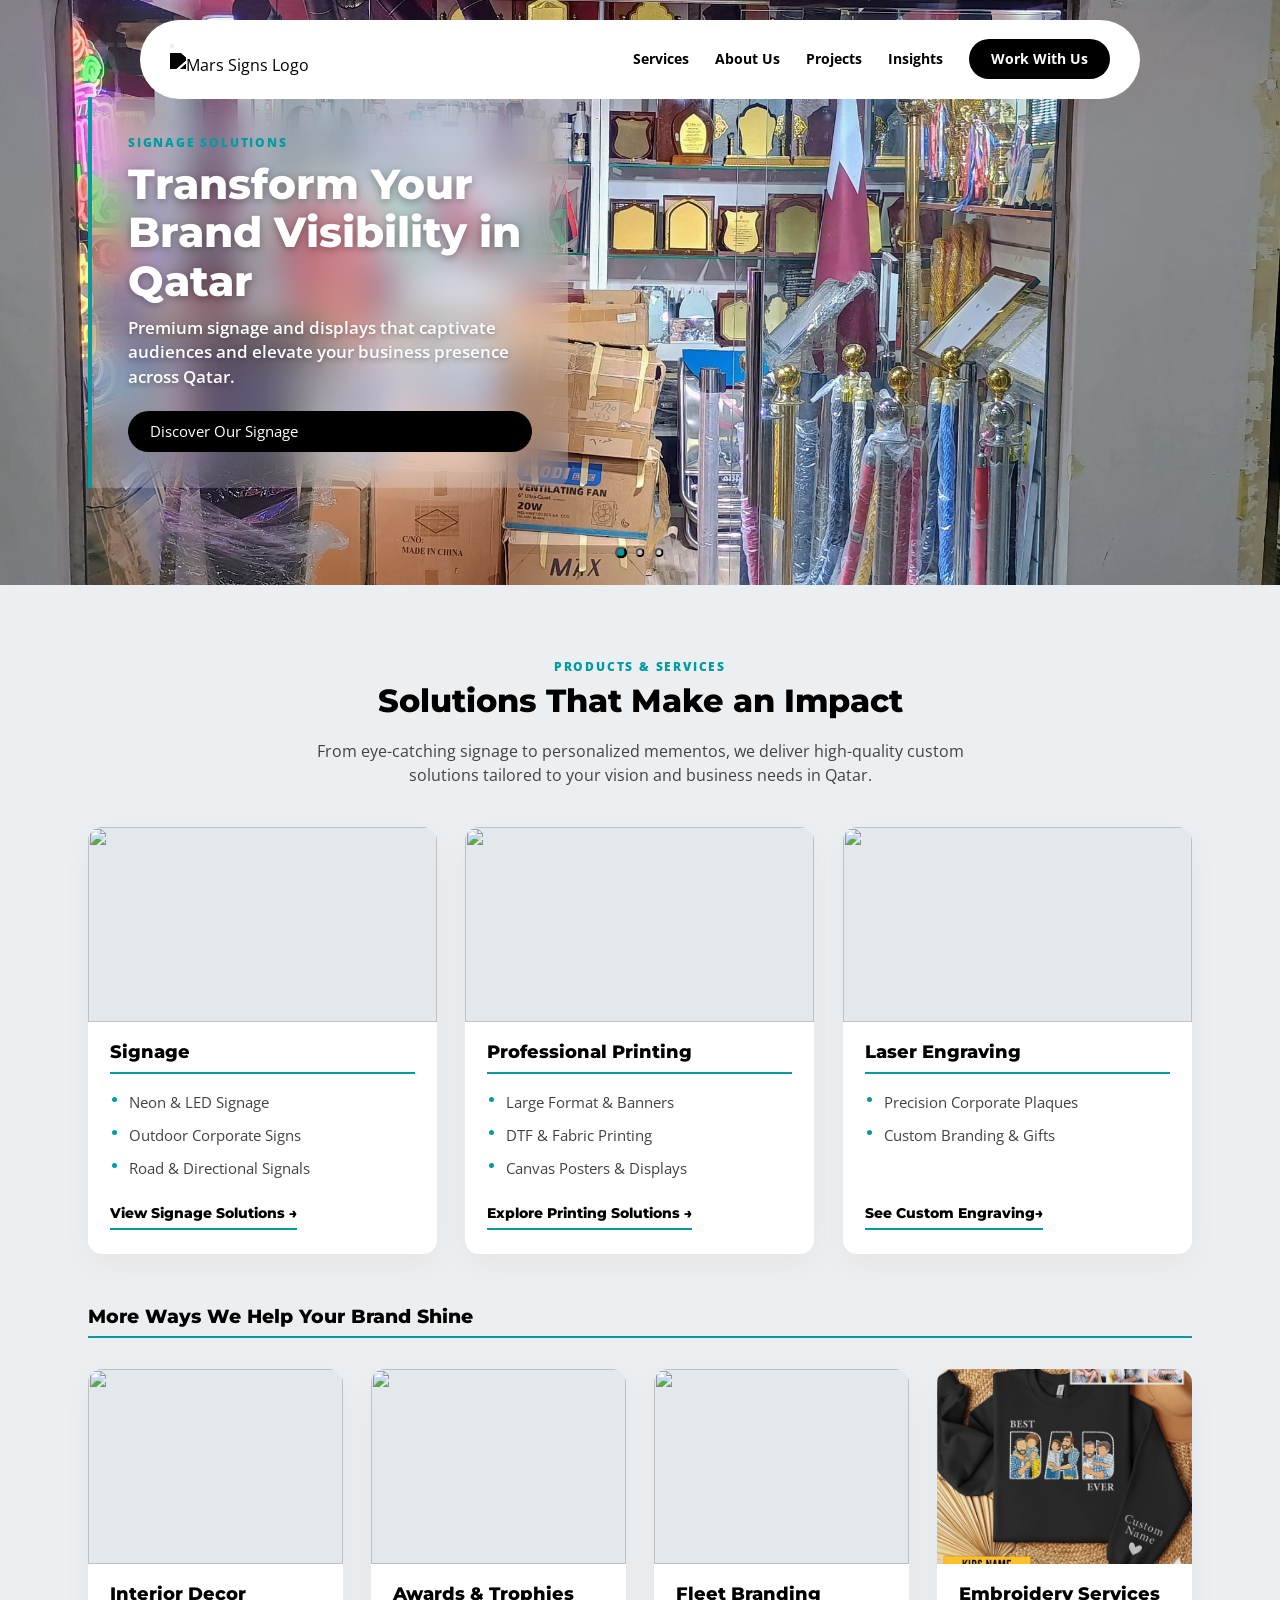
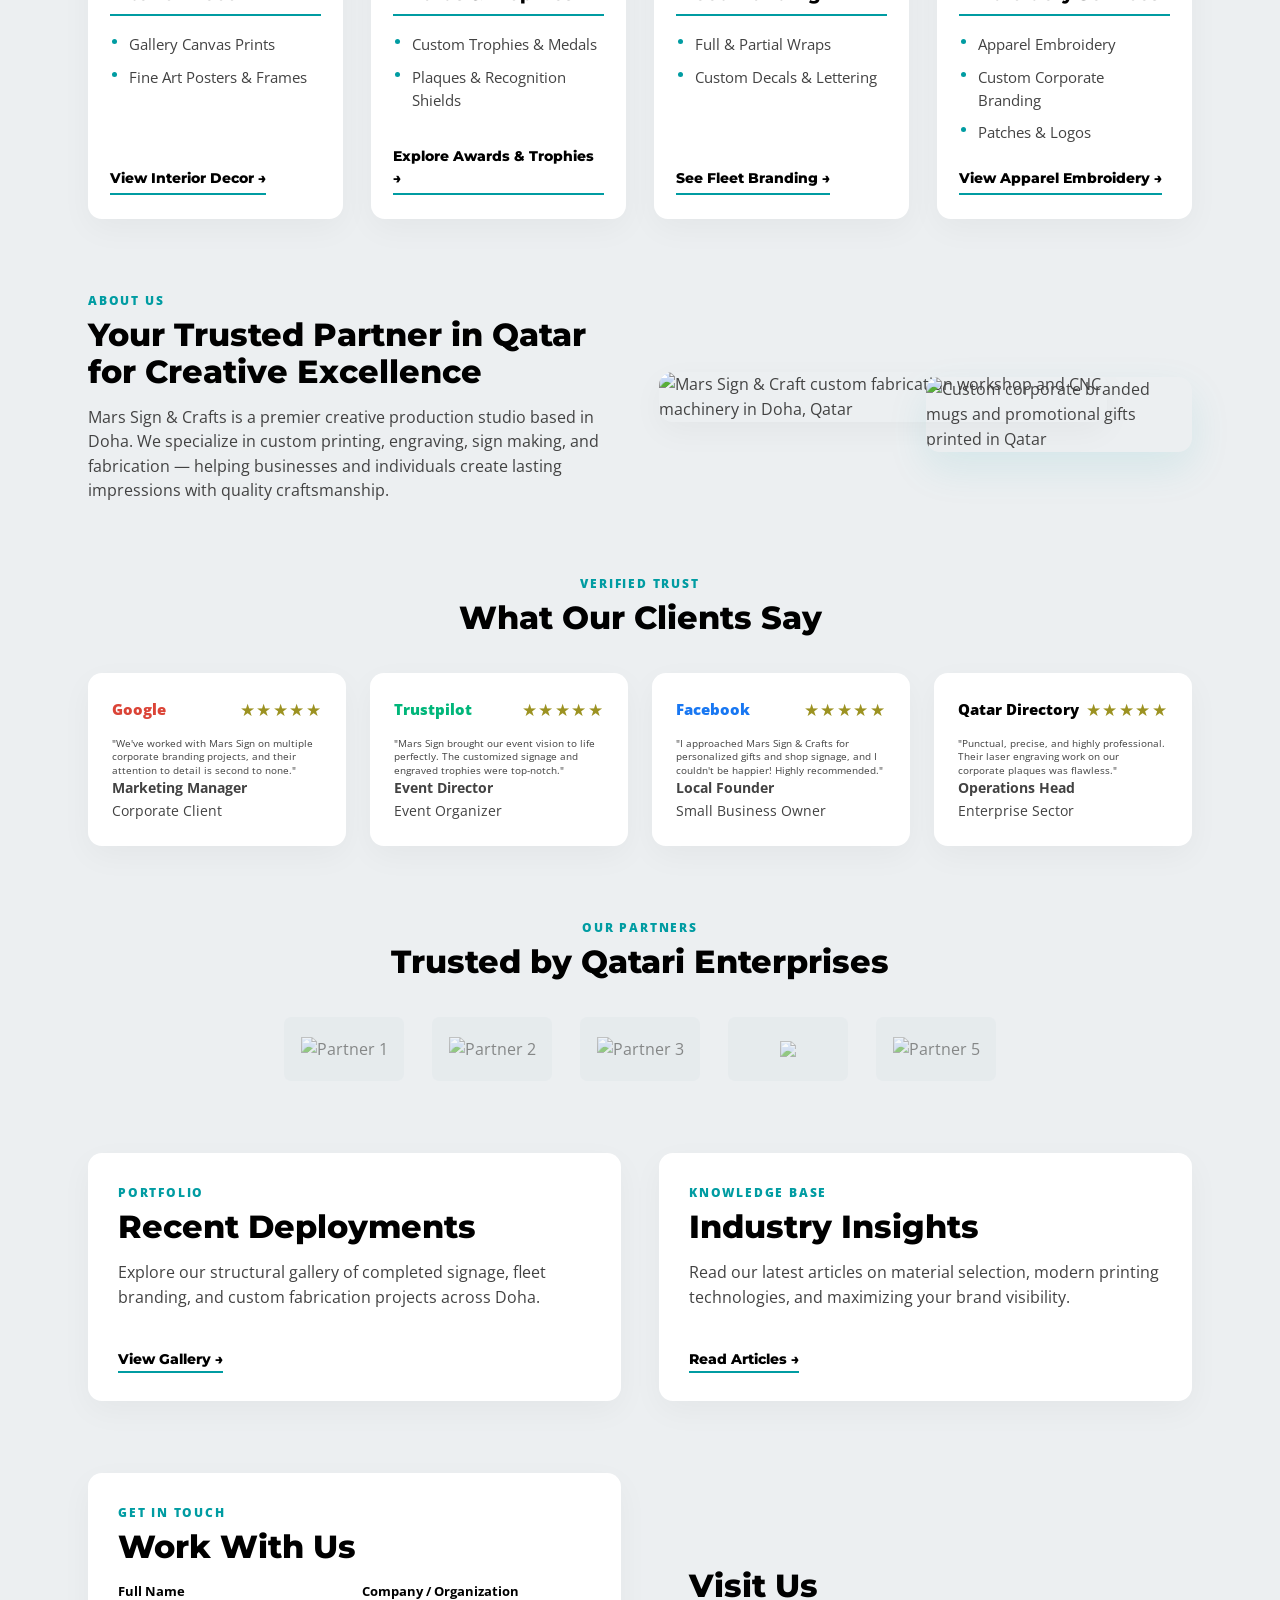
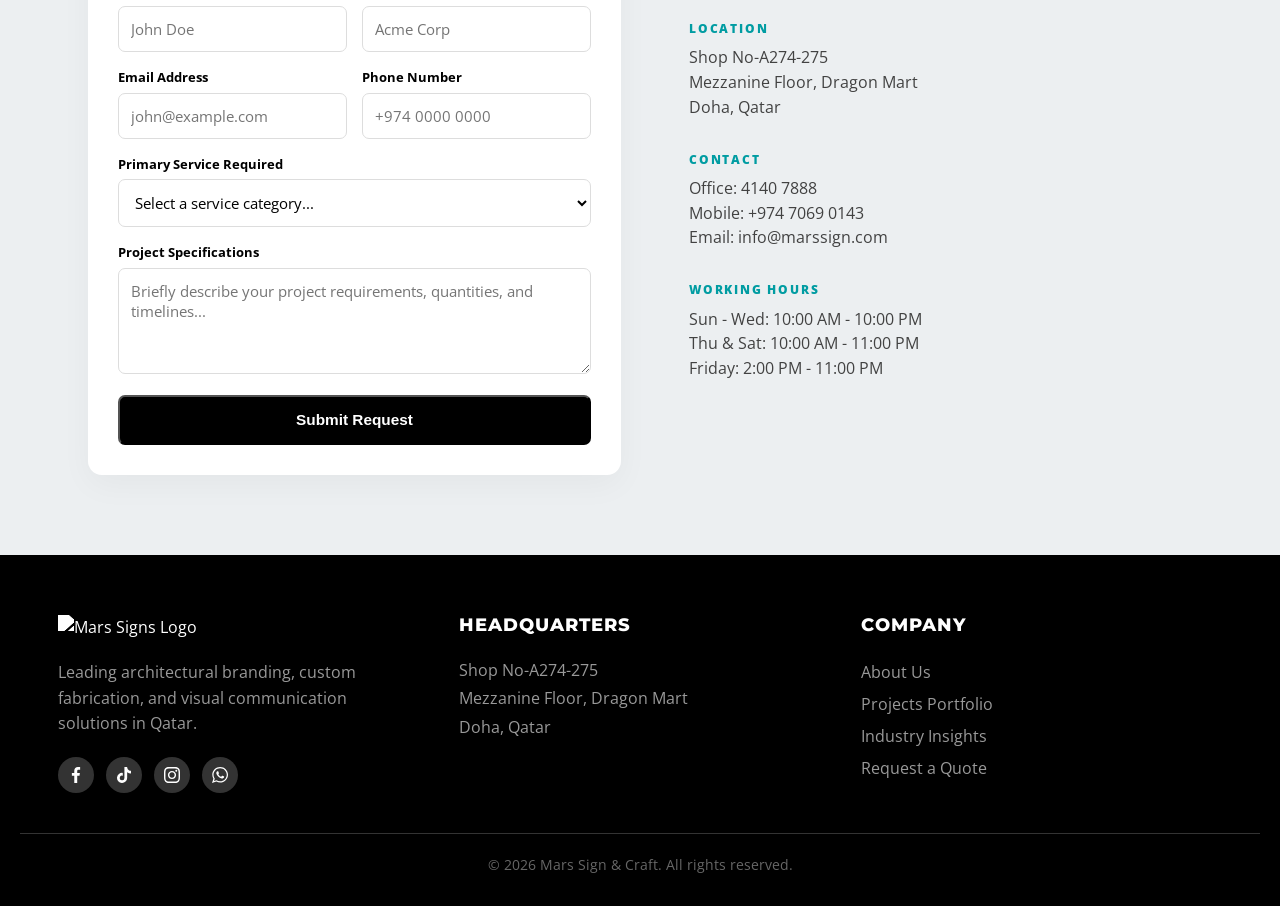
==== index.html @ f4526e8f "updates" ====
<!DOCTYPE html>
<html lang="en">
<head>
    <meta charset="UTF-8">
    <meta name="viewport" content="width=device-width, initial-scale=1">
    
    <!-- Primary Meta Tags -->
    <title>Mars Sign & Craft | Signage, Mementos, Laser Engraving in Qatar</title>
    <meta name="title" content="Mars Sign & Craft | Signage, Mementos, Laser Engraving in Qatar">
    <meta name="description" content="Leading signage & fabrication company in Qatar - 3D signs, LED, digital printing, awards, laser engraving, CNC & custom fabrication.">
    <meta name="keywords" content="signage Qatar, laser engraving Doha, custom awards Qatar, vehicle branding, promotional gifts Qatar, LED signs, digital printing Qatar">
    <meta name="author" content="Mars Sign & Craft">
    <meta name="robots" content="index, follow, max-image-preview:large">
    <link rel="canonical" href="https://marssign.com/">
    
    <!-- Favicons (Browser Tab Icons) -->
    <!-- Note: We are using your SVG logo as the primary icon -->
    <link rel="icon" type="image/svg+xml" href="/images/0/20885491/Mars-logo-PpRQrZOCPddFumb2s9tzmg.svg">
    <!-- Fallback icons (ensure you upload a 32x32 and 180x180 PNG to your root folder eventually) -->
    <link rel="icon" type="image/png" sizes="32x32" href="/favicon.png">
    <link rel="apple-touch-icon" href="/apple-touch-icon.png">
    
    <!-- Open Graph / Facebook (Creates link thumbnails) -->
    <meta property="og:type" content="website">
    <meta property="og:url" content="https://marssign.com/">
    <meta property="og:title" content="Mars Sign & Craft | Premium Signage & Fabrication in Qatar">
    <meta property="og:description" content="Expert signage, laser engraving, awards, and custom branding solutions in Doha. Quality you can trust.">
    <!-- MUST BE AN ABSOLUTE URL FOR THUMBNAILS TO WORK -->
    <meta property="og:image" content="https://marssign.com/images/1920/21343615/hero2-y1Uhj4rddDqx_7s7vuwSlA.jpg">
    
    <!-- Twitter / X -->
    <meta name="twitter:card" content="summary_large_image">
    <meta name="twitter:url" content="https://marssign.com/">
    <meta name="twitter:title" content="Mars Sign & Craft | Premium Signage in Qatar">
    <meta name="twitter:description" content="Expert signage, laser engraving, awards, and custom branding solutions in Doha.">
    <meta name="twitter:image" content="https://marssign.com/images/1920/21343615/hero2-y1Uhj4rddDqx_7s7vuwSlA.jpg">

    <!-- Fonts & Stylesheets -->
    <link rel="preconnect" href="https://fonts.googleapis.com">
    <link rel="preconnect" href="https://fonts.gstatic.com" crossorigin>
    <link href="https://fonts.googleapis.com/css2?family=Montserrat:wght@700;800&family=Open+Sans:wght@400;600&display=swap" rel="stylesheet">
    <link rel="stylesheet" href="style.css">

   <!-- ADVANCED LOCAL SEO + RICH RESULTS SCHEMA -->
<script type="application/ld+json">
{
  "@context": "https://schema.org",
  "@graph": [
    {
      "@type": "LocalBusiness",
      "@id": "https://marssign.com/#business",
      "name": "Mars Sign & Craft",
      "image": "https://marssign.com//images/new/marsartsarabicfront1.jpeg",
      "url": "https://marssign.com",
      "telephone": "+974 7069 0143",
      "email": "info@marssign.com",
      "priceRange": "$$",
      "description": "Mars Sign & Craft is a leading signage, branding, and fabrication company in Doha, Qatar specializing in illuminated signs, 3D letters, wayfinding systems, acrylic fabrication, exhibition graphics, laser engraving, and architectural branding.",
      "address": {
        "@type": "PostalAddress",
        "streetAddress": "Shop No-A274-275, Mezzanine Floor, Dragon Mart",
        "addressLocality": "Doha",
        "addressCountry": "QA"
      },
      "areaServed": [
        {
          "@type": "Country",
          "name": "Qatar"
        }
      ],
      "geo": {
        "@type": "GeoCoordinates",
        "latitude": "25.2854",
        "longitude": "51.5310"
      },
      "openingHours": "Su-Th 08:00-18:00",
      "sameAs": [
        "https://www.facebook.com/marsartssign/",
        "https://www.instagram.com/ma.rs1424/#",
        "https://www.tiktok.com/@marsartprint"
      ],
      "hasOfferCatalog": {
        "@type": "OfferCatalog",
        "name": "Signage & Branding Services",
        "itemListElement": [
          { "@type": "Offer", "itemOffered": { "@type": "Service", "name": "3D Signage Fabrication" } },
          { "@type": "Offer", "itemOffered": { "@type": "Service", "name": "LED Neon Signs" } },
          { "@type": "Offer", "itemOffered": { "@type": "Service", "name": "Wayfinding Systems" } },
          { "@type": "Offer", "itemOffered": { "@type": "Service", "name": "Shop Front Branding" } },
          { "@type": "Offer", "itemOffered": { "@type": "Service", "name": "Laser Engraving" } }
        ]
      }
    },
    {
      "@type": "FAQPage",
      "@id": "https://marssign.com/#faq",
      "mainEntity": [
        {
          "@type": "Question",
          "name": "What types of custom signage do you manufacture in Qatar?",
          "acceptedAnswer": {
            "@type": "Answer",
            "text": "Mars Sign & Craft designs, fabricates, and installs premium commercial signage in Doha and across Qatar including illuminated 3D channel letters, LED signs, pylon signs, retail shop facades, wayfinding systems, exhibition graphics, acrylic displays, and large-format outdoor branding."
          }
        },
        {
          "@type": "Question",
          "name": "Do you install LED signs and shop signage in Doha?",
          "acceptedAnswer": {
            "@type": "Answer",
            "text": "Yes. We provide complete signage installation services throughout Doha and Qatar including structural mounting, electrical integration, site surveys, permits coordination, and maintenance for LED signs, storefront signage, and corporate branding systems."
          }
        },
        {
          "@type": "Question",
          "name": "How long does outdoor signage last in Qatar weather conditions?",
          "acceptedAnswer": {
            "@type": "Answer",
            "text": "Our outdoor signage systems are engineered specifically for Qatar's extreme heat, UV exposure, humidity, and dust conditions. Using premium aluminum composites, UV-resistant finishes, and heat-resistant LED systems, our signs are designed for long-term durability and colour retention."
          }
        },
        {
          "@type": "Question",
          "name": "What is the cost of custom signage in Doha?",
          "acceptedAnswer": {
            "@type": "Answer",
            "text": "Signage pricing in Doha depends on size, materials, lighting, installation complexity, and fabrication requirements. Small acrylic signs may cost a few hundred QAR while large illuminated architectural signs require custom quotations based on engineering and branding specifications."
          }
        },
        {
          "@type": "Question",
          "name": "Do you provide exhibition and event branding in Qatar?",
          "acceptedAnswer": {
            "@type": "Answer",
            "text": "Yes. Mars Sign & Craft provides exhibition stand graphics, event branding, promotional displays, directional signage, stage branding, and large-format printing solutions for trade shows, conferences, and corporate events across Qatar."
          }
        },
        {
          "@type": "Question",
          "name": "How long does custom fabrication take?",
          "acceptedAnswer": {
            "@type": "Answer",
            "text": "Production timelines depend on project scale and technical complexity. Standard laser engraving, acrylic signs, and promotional items may take a few business days, while large illuminated signage and architectural branding projects require custom fabrication schedules."
          }
        }
      ]
    },
    {
      "@type": "BreadcrumbList",
      "@id": "https://marssign.com/#breadcrumbs",
      "itemListElement": [
        { "@type": "ListItem", "position": 1, "name": "Home", "item": "https://marssign.com" },
        { "@type": "ListItem", "position": 2, "name": "Signage Services Qatar", "item": "https://marssign.com/services.html" }
      ]
    }
  ]
}
</script>
    
    <!-- Aggressive Preloading for Core Web Vitals -->
<link rel="preload" href="/images/new/marsartsarabicfront1.jpeg" as="image" fetchpriority="high"></head>
<body>
<!-- Floating Curved Header -->
<header id="main-header" class="floating-header">
    <div class="header-container">
        <!-- Kept together on the left side of the bar -->
        <div class="header-left-wrapper">
            <button class="mobile-menu-toggle" aria-label="Toggle Menu">
                <span class="bar"></span>
                <span class="bar"></span>
                <span class="bar"></span>
            </button>
            <a href="/" class="logo" aria-label="Mars Signs Home">
                <img src="/images/0/20885491/Mars-logo-PpRQrZOCPddFumb2s9tzmg.svg" alt="Mars Signs Logo" width="172" height="47" class="brand-logo">
            </a>
        </div>
        <nav class="primary-nav">
            <a href="#solutions">Services</a>
            <a href="#about">About Us</a>
            <a href="/projects.html">Projects</a>
            <a href="/blog.html">Insights</a>
            <a href="#contact" class="btn-primary">Work With Us</a>
        </nav>
    </div>
</header>

    <main>
        <!-- AUTO-PLAYING HERO CAROUSEL - Improved height and messaging -->
        <!-- AUTO-PLAYING HERO CAROUSEL -->
        <!-- AUTO-PLAYING HERO CAROUSEL -->
        <section class="hero-carousel" id="hero">
            <!-- Slide 1 (Main H1) -->
            <div class="carousel-slide active">
                <div class="slide-image" style="background-image: url('/images/new/marsartsarabicfront1.jpeg');"fetchpriority="high"></div>
                <div class="container hero-content-wrapper">
                    <div class="blurred-card hero-text-card">
                        <p class="section-tag">SIGNAGE SOLUTIONS</p>
                        <h1 class="hero-title">Transform Your Brand Visibility in Qatar</h1>
                        <p class="hero-desc">Premium signage and displays that captivate audiences and elevate your business presence across Qatar.</p>
                        <a href="#solutions" class="btn-primary">Discover Our Signage</a>
                    </div>
                </div>
            </div>
            
            <!-- Slide 2 (Changed to H2) -->
            <div class="carousel-slide">
                <div class="slide-image" style="background-image: url('/images/new/marsartsarabicfront3.jpeg');"decoding="async"></div>
                <div class="container hero-content-wrapper">
                    <div class="blurred-card hero-text-card">
                        <p class="section-tag">HONOR CRAFT</p>
                        <h2 class="hero-title" style="font-size: 2.65rem; margin-bottom: 10px; color: var(--pure-white);">Celebrate Excellence with Pride</h2>
                        <p class="hero-desc">Bespoke awards, trophies, and recognition pieces crafted to honor achievement and inspire success.</p>
                        <a href="#solutions" class="btn-primary">View Custom Awards</a>
                    </div>
                </div>
            </div>
            
            <!-- Slide 3 (Changed to H2) -->
            <div class="carousel-slide">
                <div class="slide-image" style="background-image: url('/images/new/marsartsinteriorsection.jpeg');"decoding="async"></div>
                <div class="container hero-content-wrapper">
                    <div class="blurred-card hero-text-card">
                        <p class="section-tag">CUSTOM FABRICATION</p>
                        <h2 class="hero-title" style="font-size: 2.65rem; margin-bottom: 10px; color: var(--pure-white);">Bring Your Ideas to Life</h2>
                        <p class="hero-desc">Precision laser engraving, personalization, and custom fabrication for memorable branding experiences.</p>
                        <a href="#solutions" class="btn-primary">Explore Fabrication</a>
                    </div>
                </div>
            </div>
            
            <!-- The crucial control dots that the JS needs to run! -->
            <div class="carousel-controls">
                <button class="control-dot active" aria-label="Slide 1"></button>
                <button class="control-dot" aria-label="Slide 2"></button>
                <button class="control-dot" aria-label="Slide 3"></button>
            </div>
        </section>

        <!-- CAPABILITIES SECTION - Updated messaging, 3-column grid -->
       <section class="container mt-100" id="solutions"> 
            <div class="text-center reveal-fade mb-60"> 
                <p class="section-tag">Products & Services</p> 
                <h2 class="section-title">Solutions That Make an Impact</h2> 
                <!-- Changed the bottom margin from 0 to 40px -->
                <p class="section-text" style="max-width: 720px; margin: 20px auto 40px;"> 
                    From eye-catching signage to personalized mementos, we deliver high-quality custom solutions tailored to your vision and business needs in Qatar. 
                </p> 
            </div>

            <!-- Services now link to services.html -->
            <div class="grid-container-3 mb-60">
                <article class="transparent-card interactive-card service-card reveal-fade" onclick="window.location.href='/services.html?service=signage'">
                    <div class="slideshow-container" id="slideshow-signage"></div>
                    <div class="card-content">
                        <h3 class="card-title">Signage</h3>
                        <ul>
                            <li>Neon & LED Signage</li>
                            <li>Outdoor Corporate Signs</li>
                            <li>Road & Directional Signals</li>
                        </ul>
                        <span class="btn-secondary mt-auto">View Signage Solutions →</span>
                    </div>
                </article>

                <article class="transparent-card interactive-card service-card reveal-fade" onclick="window.location.href='/services.html?service=printing'">
                    <div class="slideshow-container" id="slideshow-printing"></div>
                    <div class="card-content">
                        <h3 class="card-title">Professional Printing</h3>
                        <ul>
                            <li>Large Format & Banners</li>
                            <li>DTF & Fabric Printing</li>
                            <li>Canvas Posters & Displays</li>
                        </ul>
                        <span class="btn-secondary mt-auto">Explore Printing Solutions →</span>
                    </div>
                </article>

                <article class="transparent-card interactive-card service-card reveal-fade" onclick="window.location.href='/services.html?service=engraving'">
                    <div class="slideshow-container" id="slideshow-engraving"></div>
                    <div class="card-content">
                        <h3 class="card-title">Laser Engraving</h3>
                        <ul>
                            <li>Precision Corporate Plaques</li>
                            <li>Custom Branding & Gifts</li>
                        </ul>
                        <span class="btn-secondary mt-auto">See Custom Engraving→</span>
                    </div>
                </article>
            </div>

            <div class="category-separator reveal-fade">
                <h3>More Ways We Help Your Brand Shine</h3>
            </div>
            <div class="grid-container-3">
                <article class="transparent-card interactive-card service-card reveal-fade" onclick="window.location.href='/services.html?service=decor'">
                    <div class="slideshow-container" id="slideshow-decor"></div>
                    <div class="card-content">
                        <h3 class="card-title">Interior Decor</h3>
                        <ul>
                            <li>Gallery Canvas Prints</li>
                            <li>Fine Art Posters & Frames</li>
                        </ul>
                        <span class="btn-secondary mt-auto">View Interior Decor →</span>
                    </div>
                </article>

                <article class="transparent-card interactive-card service-card reveal-fade" onclick="window.location.href='/services.html?service=awards'">
                    <div class="slideshow-container" id="slideshow-awards"></div>
                    <div class="card-content">
                        <h3 class="card-title">Awards & Trophies</h3>
                        <ul>
                            <li>Custom Trophies & Medals</li>
                            <li>Plaques & Recognition Shields</li>
                        </ul>
                        <span class="btn-secondary mt-auto">Explore Awards & Trophies →</span>
                    </div>
                </article>

                <article class="transparent-card interactive-card service-card reveal-fade" onclick="window.location.href='/services.html?service=vehicle'">
                    <div class="slideshow-container" id="slideshow-vehicle"></div>
                    <div class="card-content">
                        <h3 class="card-title">Fleet Branding</h3>
                        <ul>
                            <li>Full & Partial Wraps</li>
                            <li>Custom Decals & Lettering</li>
                        </ul>
                        <span class="btn-secondary mt-auto">See Fleet Branding →</span>
                    </div>
                </article>

                <article class="transparent-card interactive-card service-card reveal-fade" onclick="window.location.href='/services.html?service=embroidery'">
                    <div class="slideshow-container" id="slideshow-embroidery"></div>
                    <div class="card-content">
                        <h3 class="card-title">Embroidery Services</h3>
                        <ul>
                            <li>Apparel Embroidery</li>
                            <li>Custom Corporate Branding</li>
                            <li>Patches & Logos</li>
                        </ul>
                        <span class="btn-secondary mt-auto">View Apparel Embroidery →</span>
                    </div>
                </article>
            </div>
        </section>

        <!-- ABOUT US - Refined messaging -->
        <section class="container layout-grid mt-100" id="about">
            <div class="reveal-fade">
                <p class="section-tag">ABOUT US</p>
                <h2 class="section-title">Your Trusted Partner in Qatar for Creative Excellence</h2>
                <p class="section-text">Mars Sign & Crafts is a premier creative production studio based in Doha. We specialize in custom printing, engraving, sign making, and fabrication — helping businesses and individuals create lasting impressions with quality craftsmanship.</p>
            </div>
            <div class="image-stack reveal-fade">
                <img src="/images/690/20311753/about-img-bJDGSFu6x6q4_xgFaM92vQ.jpg" alt="Mars Sign & Craft custom fabrication workshop and CNC machinery in Doha, Qatar" class="img-main" loading="lazy">
                <img src="/images/660/20313425/about-img-pprinted-mugs-rQmVnCX6D2Kyp78JpXd5ag.jpg" alt="Custom corporate branded mugs and promotional gifts printed in Qatar" class="img-secondary" loading="lazy">
            </div>
        </section>

        <!-- STATS, PARTNERS unchanged for fidelity -->

        <!-- REVIEWS - Horizontal scrollable -->
        <section class="container mt-100" id="proof">
            <div class="text-center reveal-fade mb-50">
                <p class="section-tag">VERIFIED TRUST</p>
                <h2 class="section-title">What Our Clients Say</h2>
            </div>
            <div class="grid-container reviews-grid reveal-fade">
                <blockquote class="review-card">
                    <div class="review-header">
                        <span class="platform-name google">Google</span>
                        <div class="rating">★★★★★</div>
                    </div>
                    <p class="review-text">"We've worked with Mars Sign on multiple corporate branding projects, and their attention to detail is second to none."</p>
                    <footer>
                        <strong>Marketing Manager</strong><br>
                        <span>Corporate Client</span>
                    </footer>
                </blockquote>
                <blockquote class="review-card">
                    <div class="review-header">
                        <span class="platform-name trustpilot">Trustpilot</span>
                        <div class="rating">★★★★★</div>
                    </div>
                    <p class="review-text">"Mars Sign brought our event vision to life perfectly. The customized signage and engraved trophies were top-notch."</p>
                    <footer>
                        <strong>Event Director</strong><br>
                        <span>Event Organizer</span>
                    </footer>
                </blockquote>
                <blockquote class="review-card">
                    <div class="review-header">
                        <span class="platform-name facebook">Facebook</span>
                        <div class="rating">★★★★★</div>
                    </div>
                    <p class="review-text">"I approached Mars Sign & Crafts for personalized gifts and shop signage, and I couldn't be happier! Highly recommended."</p>
                    <footer>
                        <strong>Local Founder</strong><br>
                        <span>Small Business Owner</span>
                    </footer>
                </blockquote>
                <blockquote class="review-card">
                    <div class="review-header">
                        <span class="platform-name qatar-dir">Qatar Directory</span>
                        <div class="rating">★★★★★</div>
                    </div>
                    <p class="review-text">"Punctual, precise, and highly professional. Their laser engraving work on our corporate plaques was flawless."</p>
                    <footer>
                        <strong>Operations Head</strong><br>
                        <span>Enterprise Sector</span>
                    </footer>
                </blockquote>
            </div>
        </section>

        <!-- PARTNERS -->
        <section class="container mt-100" id="partners">
            <div class="text-center reveal-fade mb-50">
                <p class="section-tag">OUR PARTNERS</p>
                <h2 class="section-title">Trusted by Qatari Enterprises</h2>
            </div>
            <div class="brands-grid reveal-fade">
    <div class="brand-logo-wrapper"><img src="https://iprintqatar.com/wp-content/uploads/2025/12/iprint-logo-new-scaled.png" alt="Partner 1" loading="lazy"></div>
    <div class="brand-logo-wrapper"><img src="https://www.qu.edu.qa/Style%20Library/assets/images/qulogo.png" alt="Partner 2" loading="lazy"></div>
    <div class="brand-logo-wrapper"><img src="https://www.millenniumhotels.com/mhb-media/static-files/assets/img/red-millennium-logo.svg?rev=27302c3ccccd495ba90fb694e0cb0c42&hash=10D82048858078B67E53563388276A6E" alt="Partner 3" loading="lazy"></div>
    <div class="brand-logo-wrapper"><img src="https://alkalharestaurant.com/wp-content/uploads/2024/04/ALKLHA-LOGO1903.png" loading="lazy"></div>
    <div class="brand-logo-wrapper"><img src="https://www.schoolsinqatar.net/wp-content/uploads/2024/06/School-in-Qatar-Logo-300-X-86.svg" alt="Partner 5" loading="lazy"></div>
</div>
        </section>

        <!-- RESOURCES -->
        <section class="container layout-grid mt-100" id="resources">
            <div class="floating-card interactive-card p-40 reveal-fade" onclick="location.href='/projects.html'">
                <p class="section-tag">PORTFOLIO</p>
                <h2 class="section-title">Recent Deployments</h2>
                <p class="mb-50">Explore our structural gallery of completed signage, fleet branding, and custom fabrication projects across Doha.</p>
                <a href="/projects.html" class="btn-secondary">View Gallery →</a>
            </div>
            <div class="floating-card interactive-card p-40 reveal-fade" onclick="location.href='/blog.html'">
                <p class="section-tag">KNOWLEDGE BASE</p>
                <h2 class="section-title">Industry Insights</h2>
                <p class="mb-50">Read our latest articles on material selection, modern printing technologies, and maximizing your brand visibility.</p>
                <a href="/blog.html" class="btn-secondary">Read Articles →</a>
            </div>
        </section>

       <!-- CONTACT --> 
<section class="container layout-grid mt-100 mb-100" id="contact"> 
    <div class="floating-card reveal-fade"> 
        <p class="section-tag">GET IN TOUCH</p> 
        <h2 class="section-title">Work With Us</h2> 
        <form class="minimal-form" id="contactForm" action="api.php" method="POST"> 
            <div class="form-row"> 
                <div class="form-group"> 
                    <label for="name">Full Name</label> 
                    <!-- Added autocomplete="name" -->
                    <input type="text" id="name" name="name" required placeholder="John Doe" autocomplete="name"> 
                </div> 
                <div class="form-group"> 
                    <label for="company">Company / Organization</label> 
                    <!-- Added autocomplete="organization" -->
                    <input type="text" id="company" name="company" placeholder="Acme Corp" autocomplete="organization"> 
                </div> 
            </div> 
            <div class="form-row"> 
                <div class="form-group"> 
                    <label for="email">Email Address</label> 
                    <!-- Added autocomplete="email" -->
                    <input type="email" id="email" name="email" required placeholder="john@example.com" autocomplete="email"> 
                </div> 
                <div class="form-group"> 
                    <label for="phone">Phone Number</label> 
                    <!-- Added autocomplete="tel" -->
                    <input type="tel" id="phone" name="phone" required placeholder="+974 0000 0000" autocomplete="tel"> 
                </div> 
            </div> 
            <div class="form-group"> 
                <label for="service">Primary Service Required</label> 
                <select id="service" name="service" required> 
                    <option value="">Select a service category...</option> 
                    <option value="Signage">Signage Solutions</option> 
                    <option value="Printing">Printing Services</option> 
                    <option value="Vehicle Branding">Vehicle Branding</option> 
                    <option value="Awards">Awards & Mementos</option> 
                    <option value="Other">Other / Custom Fabrication</option> 
                </select> 
            </div> 
            <div class="form-group"> 
                <label for="details">Project Specifications</label> 
                <textarea id="details" name="details" rows="4" placeholder="Briefly describe your project requirements, quantities, and timelines..."></textarea> 
            </div> 
            <button type="submit" class="btn-submit">Submit Request</button> 
            <div id="form-status" style="margin-top: 15px; font-weight: 600; text-align: center; display: none;"></div> 
        </form> 
    </div> 
    <div class="reveal-fade pl-40"> 
        <h2 class="section-title">Visit Us</h2> 
        <div class="contact-details"> 
            <div class="detail-item"> 
                <p class="section-tag">LOCATION</p> 
                <p>Shop No-A274-275<br>Mezzanine Floor, Dragon Mart<br>Doha, Qatar</p> 
            </div> 
            <div class="detail-item mt-40"> 
                <p class="section-tag">CONTACT</p> 
                <p>Office: 4140 7888<br>Mobile: +974 7069 0143<br>Email: info@marssign.com</p> 
            </div> 
            <div class="detail-item mt-40"> 
                <p class="section-tag">WORKING HOURS</p> 
                <p>Sun - Wed: 10:00 AM - 10:00 PM<br>Thu & Sat: 10:00 AM - 11:00 PM<br>Friday: 2:00 PM - 11:00 PM</p> 
            </div> 
        </div> 
    </div> 
</section> 
</main>
    <!-- SERVICE MODAL -->
    <div id="serviceModal" class="modal">
        <div class="modal-content">
            <span class="close-btn" onclick="closeServiceModal()">×</span>
            <h2 id="modal-title" class="section-title">Service Title</h2>
            <p id="modal-description" class="mb-0">Description goes here.</p>
            <div id="modal-gallery" class="expanded-gallery"></div>
            <div class="cta-group" style="display: flex; gap: 15px; margin-top: 30px;">
                <a href="#contact" class="btn-primary" onclick="closeServiceModal()">Request Quote</a>
                <a href="tel:+97470690143" class="btn-secondary" style="border: none; padding-top: 10px;">Call Us directly</a>
            </div>
        </div>
    </div>

<footer class="footer" style="background-color: #000; color: #fff; padding: 60px 20px 30px; margin-top: 80px;">
    <div class="container" style="max-width: 1200px; margin: 0 auto; display: flex; flex-wrap: wrap; justify-content: space-between; gap: 40px;">
        
        <!-- Brand & Socials -->
        <div style="flex: 1; min-width: 250px;">
            <img src="/images/0/20885491/Mars-logo-PpRQrZOCPddFumb2s9tzmg.svg" alt="Mars Signs Logo" style="width: 150px; margin-bottom: 20px; filter: brightness(0) invert(1);">
            <p style="color: #999; line-height: 1.6; margin-bottom: 20px;">
                Leading architectural branding, custom fabrication, and visual communication solutions in Qatar.
            </p>
            <!-- Cleaned Social Media Icons -->
            <div class="social-icons" style="display: flex; gap: 12px; margin-top: 15px;"> 
                <a href="https://www.facebook.com/marsartssign/" target="_blank" aria-label="Facebook" style="display: flex; align-items: center; justify-content: center; width: 36px; height: 36px; background: #333; border-radius: 50%; text-decoration: none; transition: background 0.3s ease;"> 
                    <svg xmlns="http://www.w3.org/2000/svg" viewBox="0 -448 264 512" style="width: 16px; height: 16px; fill: #ffffff;"><path d="M76.7 64V-165H0V-256H76.7V-327.7C76.7 -405.6 124.3 -448 193.8 -448C227.1 -448 255.7 -445.5 264 -444.4V-363H215.8C178 -363 170.7 -345 170.7 -318.7V-256H256L244.3 -165H170.7V64"></path></svg> 
                </a> 
                <a href="https://www.tiktok.com/@marsartprint" target="_blank" aria-label="TikTok" style="display: flex; align-items: center; justify-content: center; width: 36px; height: 36px; background: #333; border-radius: 50%; text-decoration: none; transition: background 0.3s ease;"> 
                    <svg xmlns="http://www.w3.org/2000/svg" viewBox="0 0 448 512" style="width: 16px; height: 16px; fill: #ffffff;"><path d="M448,209.91a210.06,210.06,0,0,1-122.77-39.25V349.38A162.55,162.55,0,1,1,185,188.31V278.2a74.62,74.62,0,1,0,52.23,71.18V0l88,0a121.18,121.18,0,0,0,1.86,22.17h0A122.18,122.18,0,0,0,381,102.39a121.43,121.43,0,0,0,67,20.14Z"></path></svg> 
                </a> 
                <a href="https://www.instagram.com/ma.rs1424/#" target="_blank" aria-label="Instagram" style="display: flex; align-items: center; justify-content: center; width: 36px; height: 36px; background: #333; border-radius: 50%; text-decoration: none; transition: background 0.3s ease;"> 
                    <svg xmlns="http://www.w3.org/2000/svg" viewBox="0 -416 448 448" style="width: 16px; height: 16px; fill: #ffffff;"><path d="M224.1 -307C160.5 -307 109.2 -255.7 109.2 -192.1S160.5 -77.2 224.1 -77.2S339 -128.5 339 -192.1S287.7 -307 224.1 -307zM224.1 -117.4C183 -117.4 149.4 -150.9 149.4 -192.1S182.9 -266.8 224.1 -266.8S298.8 -233.3 298.8 -192.1S265.2 -117.4 224.1 -117.4zM370.5 -311.7C370.5 -296.8 358.5 -284.9 343.7 -284.9C328.8 -284.9 316.9 -296.9 316.9 -311.7S328.9 -338.5 343.7 -338.5S370.5 -326.5 370.5 -311.7zM446.6 -284.5C444.9 -320.4 436.7 -352.2 410.4 -378.4C384.2 -404.6 352.4 -412.8 316.5 -414.6C279.5 -416.7 168.6 -416.7 131.6 -414.6C95.8 -412.9 64 -404.7 37.7 -378.5S3.3 -320.5 1.5 -284.6C-0.6 -247.6 -0.6 -136.7 1.5 -99.7C3.2 -63.8 11.4 -32 37.7 -5.8S95.7 28.6 131.6 30.4C168.6 32.5 279.5 32.5 316.5 30.4C352.4 28.7 384.2 20.5 410.4 -5.8C436.6 -32 444.8 -63.8 446.6 -99.7C448.7 -136.7 448.7 -247.5 446.6 -284.5zM398.8 -60C391 -40.4 375.9 -25.3 356.2 -17.4C326.7 -5.7 256.7 -8.4 224.1 -8.4S121.4 -5.8 92 -17.4C72.4 -25.2 57.3 -40.3 49.4 -60C37.7 -89.5 40.4 -159.5 40.4 -192.1S37.8 -294.8 49.4 -324.2C57.2 -343.8 72.3 -358.9 92 -366.8C121.5 -378.5 191.5 -375.8 224.1 -375.8S326.8 -378.4 356.2 -366.8C375.8 -359 390.9 -343.9 398.8 -324.2C410.5 -294.7 407.8 -224.7 407.8 -192.1S410.5 -89.4 398.8 -60z"></path></svg> 
                </a> 
                <a href="https://wa.link/5m2arb" target="_blank" aria-label="WhatsApp" style="display: flex; align-items: center; justify-content: center; width: 36px; height: 36px; background: #333; border-radius: 50%; text-decoration: none; transition: background 0.3s ease;"> 
                    <svg xmlns="http://www.w3.org/2000/svg" viewBox="0 -850 1000 1000" style="width: 16px; height: 16px; fill: #ffffff;"><path d="M1000 -362.9c0 269 -219.8 487.1 -490.9 487.1 -86.1 -0 -166.9 -22 -237.3 -60.6L0 150l88.6 -261.4C43.9 -184.8 18.2 -270.9 18.2 -362.9 18.2 -631.9 238 -850 509.1 -850 780.2 -850 1000 -631.9 1000 -362.9zM509.1 -772.5C281.5 -772.5 96.4 -588.8 96.4 -362.9c0 89.6 29.2 172.6 78.6 240.1L123.4 29.3 282 -21.1c65.2 42.8 143.3 67.8 227.1 67.8 227.6 -0 412.7 -183.7 412.7 -409.5S736.7 -772.5 509.1 -772.5zM757 -250.7c-3 -5 -11.1 -8 -23.1 -13.9 -12 -6 -71.2 -34.9 -82.2 -38.8 -11.1 -4 -19.1 -6 -27.1 6s-31.1 38.8 -38.1 46.8 -14 9 -26.1 3c-12 -6 -50.8 -18.6 -96.8 -59.3 -35.8 -31.7 -59.9 -70.7 -66.9 -82.7s-0.7 -18.5 5.3 -24.4c5.4 -5.4 12 -13.9 18.1 -20.9s8 -12 12 -19.9 2 -14.9 -1 -20.9c-3 -6 -27.1 -64.7 -37.1 -88.6 -10 -23.9 -20 -19.9 -27.1 -19.9 -7 -0 -15 -1 -23.1 -1 -8 -0 -21.1 3 -32.1 14.9s-42.1 40.9 -42.1 99.6c0 58.8 43.1 115.5 49.1 123.5S401.9 -214.8 524.3 -167s122.4 31.8 144.4 29.9c22 -2 71.2 -28.9 81.2 -56.8s10 -51.8 7.1 -56.8z"></path></svg> 
                </a> 
            </div>
        </div>

        <!-- Headquarters / Location -->
        <div style="flex: 1; min-width: 250px;">
            <h4 style="color: #fff; font-size: 1.1rem; margin-bottom: 20px; text-transform: uppercase; letter-spacing: 1px;">Headquarters</h4>
            <p style="color: #999; line-height: 1.8;">
                Shop No-A274-275<br>
                Mezzanine Floor, Dragon Mart<br>
                Doha, Qatar
            </p>
        </div>

        <!-- Quick Links -->
        <div style="flex: 1; min-width: 200px;">
            <h4 style="color: #fff; font-size: 1.1rem; margin-bottom: 20px; text-transform: uppercase; letter-spacing: 1px;">Company</h4>
            <ul style="list-style: none; padding: 0; line-height: 2;">
                <li><a href="/index.html#about" style="color: #999; text-decoration: none;">About Us</a></li>
                <li><a href="/projects.html" style="color: #999; text-decoration: none;">Projects Portfolio</a></li>
                <li><a href="/blog.html" style="color: #999; text-decoration: none;">Industry Insights</a></li>
                <li><a href="/index.html#contact" style="color: #999; text-decoration: none;">Request a Quote</a></li>
            </ul>
        </div>
    </div>
    
    <!-- Bottom Copyright -->
    <div style="border-top: 1px solid #333; text-align: center; padding-top: 20px; margin-top: 40px;">
        <p style="color: #666; font-size: 0.9rem;">© 2026 Mars Sign & Craft. All rights reserved.</p>
    </div>
</footer>

    <script src="app.js" defer></script>
<script>
document.getElementById('contactForm').addEventListener('submit', function(e) {
    e.preventDefault(); // Stop the page from reloading
    
    const form = this;
    const statusDiv = document.getElementById('form-status');
    const submitBtn = form.querySelector('.btn-submit');
    
    // Change button state
    const originalText = submitBtn.innerText;
    submitBtn.innerText = 'Sending Request...';
    submitBtn.disabled = true;

    // Send data to PHP script
    fetch('api.php', {
        method: 'POST',
        body: new FormData(form)
    })
    .then(response => {
        if (response.ok) {
            statusDiv.innerHTML = '<span style="color: #28a745;">✓ Request sent successfully! Our team will contact you shortly.</span>';
            statusDiv.style.display = 'block';
            form.reset(); // Clear the form
        } else {
            throw new Error('Network response was not ok.');
        }
    })
    .catch(error => {
        statusDiv.innerHTML = '<span style="color: #dc3545;">✖ Oops! Something went wrong. Please try emailing us directly.</span>';
        statusDiv.style.display = 'block';
    })
    .finally(() => {
        // Reset button state
        submitBtn.innerText = originalText;
        submitBtn.disabled = false;
    });
});
</script>
</script>
</body>
</html>
---- style.css ----
/* ==========================================================================
   MARSSIGN - MINIMALIST DESIGN SYSTEM & TRANSPARENT LAYOUTS
   ========================================================================== */

:root {
    --bg-silver: #ECEFF1;
    --pure-white: #FFFFFF;
    --text-heading: #000000;
    --text-body: #424242;
    --accent-teal: #009CA2;
    --accent-gold: #9C9221;
    --shadow-elevation: 0 10px 32px rgba(0, 0, 0, 0.04);
    --shadow-hover: 0 16px 42px rgba(0, 156, 162, 0.1);
    --input-bg: #E3E8EC;
}

* { 
    margin: 0; 
    padding: 0; 
    box-sizing: border-box; 
}

body { 
    background-color: var(--bg-silver); 
    color: var(--text-body); 
    font-family: 'Open Sans', sans-serif; 
    line-height: 1.55; 
    overflow-x: hidden; 
    -webkit-font-smoothing: antialiased; 
}

h1, h2, h3, h4, h5, h6 { 
    color: var(--text-heading); 
    font-family: 'Montserrat', sans-serif; 
    font-weight: 800; 
    line-height: 1.15; 
}

a { text-decoration: none; color: inherit; }
ul { list-style: none; }
img { max-width: 100%; display: block; }

.container { 
    max-width: 1140px; 
    margin: 0 auto; 
    padding: 0 18px; 
}

.text-center { text-align: center; }
.p-40 { padding: 30px !important; }
.mb-0 { margin-bottom: 0 !important; }
.mb-50 { margin-bottom: 36px; }
.mt-40 { margin-top: 30px; }
.mt-100 { margin-top: 72px; }
.mb-100 { margin-bottom: 72px; }
.pl-40 { padding-left: 30px; }

.floating-card { 
    background-color: var(--pure-white); 
    border-radius: 14px; 
    box-shadow: var(--shadow-elevation); 
    padding: 30px; 
    position: relative; 
    z-index: 2; 
}

.interactive-card { 
    transition: transform 0.4s cubic-bezier(0.16, 1, 0.3, 1), box-shadow 0.4s ease; 
    cursor: pointer; 
}

.interactive-card:hover { 
    transform: translateY(-6px); 
    box-shadow: var(--shadow-hover); 
}

.floating-header {
    position: fixed; 
    top: 16px; 
    left: 50%; 
    transform: translateX(-50%);
    width: 90%; 
    max-width: 1000px; 
    background: var(--pure-white);
    border-radius: 32px; 
    box-shadow: var(--shadow-elevation); 
    z-index: 9999;
    transition: all 0.4s ease;
}

.header-container { 
    display: flex; 
    justify-content: space-between; 
    align-items: center; 
    padding: 8px 30px; 
}

.brand-logo { 
    filter: invert(1) brightness(0); 
    height: 38px;
} 

.primary-nav a { 
    font-weight: 700; 
    margin-left: 22px; 
    font-size: 0.88rem; 
    transition: color 0.2s ease; 
    color: var(--text-heading); 
}

.primary-nav a:hover, 
.primary-nav a.active { 
    color: var(--accent-teal); 
}

.btn-primary { 
    background: var(--text-heading); 
    color: var(--pure-white) !important; 
    padding: 9px 22px; 
    border-radius: 28px; 
    display: inline-block; 
    transition: background 0.3s ease; 
    font-size: 0.92rem;
}

.btn-primary:hover { 
    background: var(--accent-teal); 
}

.btn-secondary { 
    color: var(--text-heading); 
    font-weight: 800; 
    font-family: 'Montserrat', sans-serif; 
    border-bottom: 2px solid var(--accent-teal); 
    padding-bottom: 3px; 
    transition: color 0.3s ease;
    font-size: 0.9rem;
}

.btn-secondary:hover { 
    color: var(--accent-teal); 
}

/* HERO */
.hero-carousel { 
    position: relative; 
    width: 100%; 
    height: 65vh; 
    min-height: 520px;
    overflow: hidden; 
    background-color: var(--bg-silver); 
}

.carousel-slide { 
    position: absolute; 
    top: 0; 
    left: 0; 
    width: 100%; 
    height: 100%; 
    opacity: 0; 
    transition: opacity 1s ease-in-out; 
    display: flex; 
    align-items: center; 
    z-index: 1; 
}

.carousel-slide.active { 
    opacity: 1; 
    z-index: 2; 
}

.slide-image { 
    position: absolute; 
    top: 0; 
    left: 0; 
    width: 100%; 
    height: 100%; 
    background-size: cover; 
    background-position: center; 
    transform: scale(1.04); 
    transition: transform 6s ease-out; 
}

.carousel-slide.active .slide-image { 
    transform: scale(1); 
}

.hero-content-wrapper { 
    position: relative; 
    z-index: 3; 
    display: flex; 
    justify-content: flex-start; 
    width: 100%; 
}

.hero-text-card {
    width: 100%;
    max-width: 480px;
    min-height: 26vh;
    display: flex;
    flex-direction: column;
    justify-content: center;
    padding: 36px;
    background: rgba(255, 255, 255, 0.16); 
    backdrop-filter: blur(18px); 
    border-left: 4px solid var(--accent-teal);
    border-radius: 0 14px 14px 0;
    opacity: 0; 
    transform: translateX(-25px); 
    transition: all 1s cubic-bezier(0.16, 1, 0.3, 1) 0.3s;
}

.carousel-slide.active .hero-text-card { 
    opacity: 1; 
    transform: translateX(0); 
}

.hero-title { 
    font-size: 2.65rem; 
    margin-bottom: 10px; 
    color: var(--pure-white); 
    text-shadow: 0 2px 8px rgba(0,0,0,0.35);
}

.hero-desc { 
    font-size: 1.05rem; 
    margin-bottom: 22px; 
    color: var(--pure-white); 
    font-weight: 600; 
    text-shadow: 0 2px 5px rgba(0,0,0,0.3); 
    line-height: 1.45;
}

.carousel-controls { 
    position: absolute; 
    bottom: 28px; 
    left: 50%; 
    transform: translateX(-50%); 
    z-index: 10; 
    display: flex; 
    gap: 10px; 
}

.control-dot { 
    width: 9px; 
    height: 9px; 
    border-radius: 50%; 
    background: rgba(255,255,255,0.45); 
    cursor: pointer; 
    transition: all 0.3s ease; 
}

.control-dot.active { 
    background: var(--accent-teal); 
    transform: scale(1.35); 
}

.section-tag { 
    color: var(--accent-teal); 
    font-weight: 800; 
    font-size: 0.78rem; 
    letter-spacing: 1.8px; 
    margin-bottom: 7px; 
    text-transform: uppercase; 
}

.section-title { 
    font-size: 2rem; 
    margin-bottom: 14px; 
}

.section-text {
    font-size: 0.98rem;
    color: var(--text-body);
    max-width: 600px;
}

.layout-grid { 
    display: grid; 
    grid-template-columns: 1fr 1fr; 
    gap: 38px; 
    align-items: center;
}

.grid-container { 
    display: grid; 
    grid-template-columns: repeat(auto-fit, minmax(245px, 1fr)); 
    gap: 28px; 
}

.grid-container.reviews-grid {
    display: grid;
    grid-template-columns: repeat(auto-fit, minmax(245px, 1fr));
    gap: 24px;
}
#solutions .section-text {
    margin-bottom: 100px; /* space after the long paragraph */
    line-height: 1.5;
}

.category-separator {
    margin: 52px 0 32px 0; /* space above and below "More Ways We Help Your Brand Shine" */
}

.category-separator h3 {
    margin: 0;
    padding-bottom: 8px;
    border-bottom: 2px solid var(--accent-teal);
}
.grid-container-2, .grid-container-3 {
    display: grid;
    grid-template-columns: repeat(auto-fit, minmax(245px, 1fr));
    gap: 28px;
    margin-bottom: 36px;
}

.transparent-card { 
    background: transparent; 
    padding: 0; 
}

.service-card {
    opacity: 0;
    transform: translateY(25px);
    transition: all 0.3s cubic-bezier(0.25, 0.1, 0.25, 1);
    display: flex;
    flex-direction: column;
    height: 100%;
    background: var(--pure-white);
    border-radius: 14px;
    overflow: hidden;
    box-shadow: var(--shadow-elevation);
}

.service-card.in-view {
    opacity: 1;
    transform: translateY(0);
}

.service-card:hover {
    transform: translateY(-6px);
    box-shadow: var(--shadow-hover);
}

.slideshow-container {
    position: relative;
    width: 100%;
    height: 195px;
    overflow: hidden;
    background: var(--input-bg);
    flex-shrink: 0;
}

.slideshow-container img {
    position: absolute; /* Allows images to stack on top of each other */
    top: 0;
    left: 0;
    width: 100%;
    height: 100%;
    object-fit: cover;
    object-position: center;
    opacity: 0; /* Hides inactive images */
    transition: opacity 0.6s ease;
}
.slideshow-container img.active {
    opacity: 1; /* Reveals the active image */
    z-index: 2;
}

.card-content {
    flex: 1;
    display: flex;
    flex-direction: column;
    padding: 18px 22px 24px;
}

.card-title {
    font-size: 1.15rem;
    line-height: 1.25;
    margin-bottom: 12px;
    padding-bottom: 9px;
    border-bottom: 2px solid var(--accent-teal);
}

.service-card ul {
    margin-bottom: 18px;
    flex: 1;
    font-size: 0.92rem;
}

.service-card ul li {
    padding: 5px 0;
    padding-left: 19px;
    position: relative;
}

.service-card ul li::before {
    content: '';
    position: absolute;
    left: 2px;
    top: 11px;
    width: 5px;
    height: 5px;
    background: var(--accent-teal);
    border-radius: 50%;
}

.btn-secondary {
    margin-top: auto !important;
    align-self: flex-start;
    font-size: 0.9rem;
}

.image-stack { 
    position: relative; 
}

.img-main { 
    border-radius: 14px; 
    width: 84%; 
    box-shadow: var(--shadow-elevation);
}

.img-secondary { 
    position: absolute; 
    bottom: -30px; 
    right: 0; 
    width: 50%; 
    border-radius: 14px; 
    box-shadow: var(--shadow-hover); 
}

.brands-grid { 
    display: flex; 
    justify-content: center; 
    align-items: center; 
    flex-wrap: wrap; 
    gap: 28px; 
}

.brand-logo-wrapper { 
    width: 120px; 
    height: 64px; 
    background: var(--input-bg); 
    border-radius: 7px; 
    display: flex; 
    justify-content: center; 
    align-items: center; 
    opacity: 0.6; 
    transition: opacity 0.3s ease;
}

.brand-logo-wrapper:hover { 
    opacity: 1; 
}

.stats-grid { 
    display: flex; 
    justify-content: space-around; 
    flex-wrap: wrap; 
    gap: 14px; 
}

.transparent-stat { 
    text-align: center; 
}

.stat-num, .stat-plus { 
    font-size: 3.9rem; 
    font-weight: 800; 
    color: var(--text-heading); 
    line-height: 1; 
}

.stat-plus { 
    color: var(--accent-teal); 
}

.stat-label { 
    display: block; 
    font-weight: 700; 
    color: var(--text-body); 
    font-size: 1rem; 
    margin-top: 6px;
}

.review-card {
    background: var(--pure-white); 
    padding: 24px; 
    border-radius: 14px; 
    box-shadow: var(--shadow-elevation); 
    font-size: 0.9rem;
    height: 100%;
    display: flex;
    flex-direction: column;
}

.review-header { 
    display: flex; 
    justify-content: space-between; 
    align-items: center; 
    margin-bottom: 14px; 
}

.platform-name { 
    font-weight: 800; 
    font-size: 0.95rem; 
}

.google { color: #DB4437; }
.trustpilot { color: #00B67A; }
.facebook { color: #1877F2; }
.qatar-dir { color: var(--text-heading); }

.rating { 
    color: var(--accent-gold); 
    letter-spacing: 1.5px; 
    font-size: 1.05rem; 
}

.review-text {
    flex: 1;
    font-size: 0.60rem;
    line-height: 1.4;
}

.minimal-form { 
    display: flex; 
    flex-direction: column; 
    gap: 15px; 
    margin-top: 15px;
}

.form-row { 
    display: grid; 
    grid-template-columns: 1fr 1fr; 
    gap: 15px; 
}

.form-group label { 
    font-weight: 700; 
    font-size: 0.82rem; 
    margin-bottom: 5px; 
    display: block; 
    color: var(--text-heading);
}

.form-group input, 
.form-group select, 
.form-group textarea { 
    width: 100%; 
    background: var(--pure-white); 
    color: var(--text-heading); 
    padding: 12px; 
    border-radius: 7px; 
    transition: box-shadow 0.3s ease; 
    font-family: 'Open Sans', sans-serif; 
    font-size: 0.93rem;
    border: 1px solid #ddd;
}

.form-group input:focus, 
.form-group select:focus, 
.form-group textarea:focus { 
    outline: none; 
    box-shadow: var(--shadow-hover); 
}

.btn-submit { 
    background: var(--text-heading); 
    color: var(--pure-white); 
    padding: 14px; 
    border-radius: 7px; 
    font-weight: 800; 
    cursor: pointer; 
    transition: background 0.3s ease; 
    font-size: 0.96rem;
}

.btn-submit:hover { 
    background: var(--accent-teal); 
}

.footer { 
    background: var(--pure-white); 
    margin-top: 72px; 
    padding: 48px 0 18px; 
}

.footer-grid { 
    display: grid; 
    grid-template-columns: 1.5fr 2fr; 
    gap: 45px; 
    border-bottom: 1px solid var(--bg-silver); 
    padding-bottom: 30px; 
    margin-bottom: 12px; 
}

.footer-brand h3 { 
    margin-bottom: 11px; 
    color: var(--text-heading); 
}

.footer-col li { 
    margin-bottom: 7px; 
    font-weight: 600; 
    font-size: 0.9rem;
}

.footer-col a:hover { 
    color: var(--accent-teal); 
}

.footer-bottom { 
    text-align: center; 
    font-weight: 600; 
    font-size: 0.82rem; 
    padding-top: 12px;
}

.reveal-fade {
    opacity: 0; 
    transform: translate3d(0, 15px, 0); 
    transition: opacity 1s cubic-bezier(0.25, 1, 0.5, 1), transform 1s cubic-bezier(0.25, 1, 0.5, 1);
    will-change: opacity, transform;
}

.reveal-fade.in-view { 
    opacity: 1; 
    transform: translate3d(0, 0, 0); 
}

/* MODAL */
.modal{
    position:fixed;
    inset:0;
    width:100%;
    height:100%;
    background:rgba(0,0,0,.72);
    display:none;
    justify-content:center;
    align-items:center;
    z-index:99999;
    padding:22px;
}

.modal.active{
    display:flex;
}

.modal-content{
    width:min(960px,100%);
    max-height:86vh;
    overflow-y:auto;
    background:var(--pure-white);
    border-radius:20px;
    padding:30px;
    position:relative;
}

.close-btn{
    position:absolute;
    right:20px;
    top:14px;
    font-size:1.8rem;
    cursor:pointer;
    color: #333;
}

.expanded-gallery{
    position:relative;
    width:100%;
    height:360px;
    overflow:hidden;
    border-radius:16px;
    margin-top:22px;
    margin-bottom:26px;
    background:var(--input-bg);
}

.expanded-gallery img{
    position:absolute;
    inset:0;
    width:100%;
    height:100%;
    object-fit:cover;
    opacity:0;
    transition: opacity .8s ease, transform 6s ease;
    transform:scale(1.03);
}

.expanded-gallery img.active{
    opacity:1;
    transform:scale(1);
}

/* RESPONSIVE */
@media (max-width: 1100px) {
    .grid-container.reviews-grid {
        grid-template-columns: repeat(4, 1fr);
    }
}

@media (max-width: 768px) {
    .grid-container.reviews-grid {
        grid-template-columns: repeat(2, 1fr);
    }
}

@media (max-width: 500px) {
    .grid-container.reviews-grid {
        grid-template-columns: 1fr;
    }
}
@media (max-width: 900px) {
    .layout-grid { 
        grid-template-columns: 1fr; 
    }
    
    .hero-content-wrapper { 
        justify-content: center; 
    }
    
    .hero-text-card { 
        padding: 28px; 
        margin-top: 50px; 
        border-left: none; 
        border-bottom: 4px solid var(--accent-teal); 
        border-radius: 14px;
    }
    
    .hero-title { 
        font-size: 2.1rem; 
    }
    
    .header-container { 
        flex-direction: column; 
        padding: 10px; 
    }
    
    .floating-header { 
        width: 96%; 
        border-radius: 22px; 
    }
    
    .form-row, 
    .footer-grid { 
        grid-template-columns: 1fr; 
    }
    
    .slideshow-container {
        height: 175px;
    }
}

@media(max-width: 600px) {
    .slideshow-container {
        height: 160px;
    }
    
    .hero-carousel {
        height: 58vh;
    }
    
    .grid-container-2, .grid-container-4, .grid-container.reviews-grid {
        grid-template-columns: 1fr;
 
   }
/* ================= SOCIAL ICONS (BULLETPROOF SIZING) ================= */
.footer-brand .social-icons {
    display: flex;
    gap: 12px;
    margin-top: 15px;
}

.footer-brand .social-icons a.social-icon {
    display: inline-flex !important;
    align-items: center !important;
    justify-content: center !important;
    width: 32px !important;
    height: 32px !important;
    min-width: 32px !important; /* Prevents shrinking */
    max-width: 32px !important; /* Prevents expanding */
    background: var(--input-bg);
    border-radius: 50%;
    text-decoration: none;
    flex-shrink: 0;
    transition: transform 0.3s ease, background 0.3s ease;
}

.footer-brand .social-icons a.social-icon svg {
    width: 14px !important;
    height: 14px !important;
    min-width: 14px !important;
    max-width: 14px !important;
    display: block;
    fill: var(--text-heading);
    transition: fill 0.3s ease;
}

.footer-brand .social-icons a.social-icon:hover {
    transform: translateY(-3px);
    background: var(--text-heading); 
}

.footer-brand .social-icons a.social-icon:hover svg {
    fill: var(--pure-white); 
}

/* ==================================================
   HEADER RESPONSIVE POSITIONING
================================================== */
.header-container {
    display: flex;
    justify-content: space-between;
    align-items: center;
    width: 100%;
}

.header-left-wrapper {
    display: flex;
    align-items: center;
    justify-content: flex-start; /* Attaches content tightly to the left side */
    gap: 16px; /* Balance spacing between the toggle bars and the logo */
}

/* ==================================================
   HAMBURGER INTERFACE TOGGLE (MORPHING ANIMATION)
================================================== */
.mobile-menu-toggle {
    display: none; /* Hidden during desktop views */
    flex-direction: column;
    justify-content: space-between;
    width: 26px;
    height: 18px;
    background: transparent;
    border: none;
    cursor: pointer;
    z-index: 1001; /* Stays fixed securely over panel expansions */
    padding: 0;
}

.mobile-menu-toggle .bar {
    height: 3px;
    width: 100%;
    background-color: #000000;
    border-radius: 3px;
    transition: all 0.4s cubic-bezier(0.68, -0.55, 0.265, 1.55);
}

/* Transform Hamburger Shapes into close icon (X) */
.mobile-menu-toggle.open .bar:nth-child(1) {
    transform: translateY(7.5px) rotate(45deg);
}
.mobile-menu-toggle.open .bar:nth-child(2) {
    opacity: 0;
    transform: translateX(-15px);
}
.mobile-menu-toggle.open .bar:nth-child(3) {
    transform: translateY(-7.5px) rotate(-45deg);
}

/* ==================================================
   MOBILE DRAW-DOWN DRAWER (VERTICAL NAVIGATION)
================================================== */
@media (max-width: 768px) {
    .mobile-menu-toggle {
        display: flex; /* Triggers rendering on screens under 769px */
    }

    .primary-nav {
        position: absolute;
        top: 100%; /* Spawns panel exactly flush underneath header */
        left: 0;
        width: 100%;
        background-color: #ffffff;
        
        /* Forces structural items to display in a vertical column instead of row */
        display: flex;
        flex-direction: column !important;
        align-items: center;
        
        padding: 0;
        max-height: 0;
        overflow: hidden;
        transition: max-height 0.45s cubic-bezier(0.4, 0, 0.2, 1), padding 0.45s ease;
        box-shadow: 0 12px 24px rgba(0,0,0,0.06);
        border-radius: 0 0 16px 16px;
    }

    /* Target state class manipulated via JS trigger toggle */
    .primary-nav.open {
        max-height: 480px;
        padding: 30px 0;
    }

    /* Links position configuration */
    .primary-nav a {
        display: block !important; /* Overrides inline-block row values */
        width: 100%;
        text-align: center;
        margin: 14px 0 !important;
        opacity: 0;
        transform: translateY(-10px);
        transition: opacity 0.35s ease, transform 0.35s ease;
    }

    /* Cascading staggered entrance animations for clean visual pacing */
    .primary-nav.open a {
        opacity: 1;
        transform: translateY(0);
    }
    
    .primary-nav.open a:nth-child(1) { transition-delay: 0.05s; }
    .primary-nav.open a:nth-child(2) { transition-delay: 0.10s; }
    .primary-nav.open a:nth-child(3) { transition-delay: 0.15s; }
    .primary-nav.open a:nth-child(4) { transition-delay: 0.20s; }
    .primary-nav.open a:nth-child(5) { transition-delay: 0.25s; }
}

}
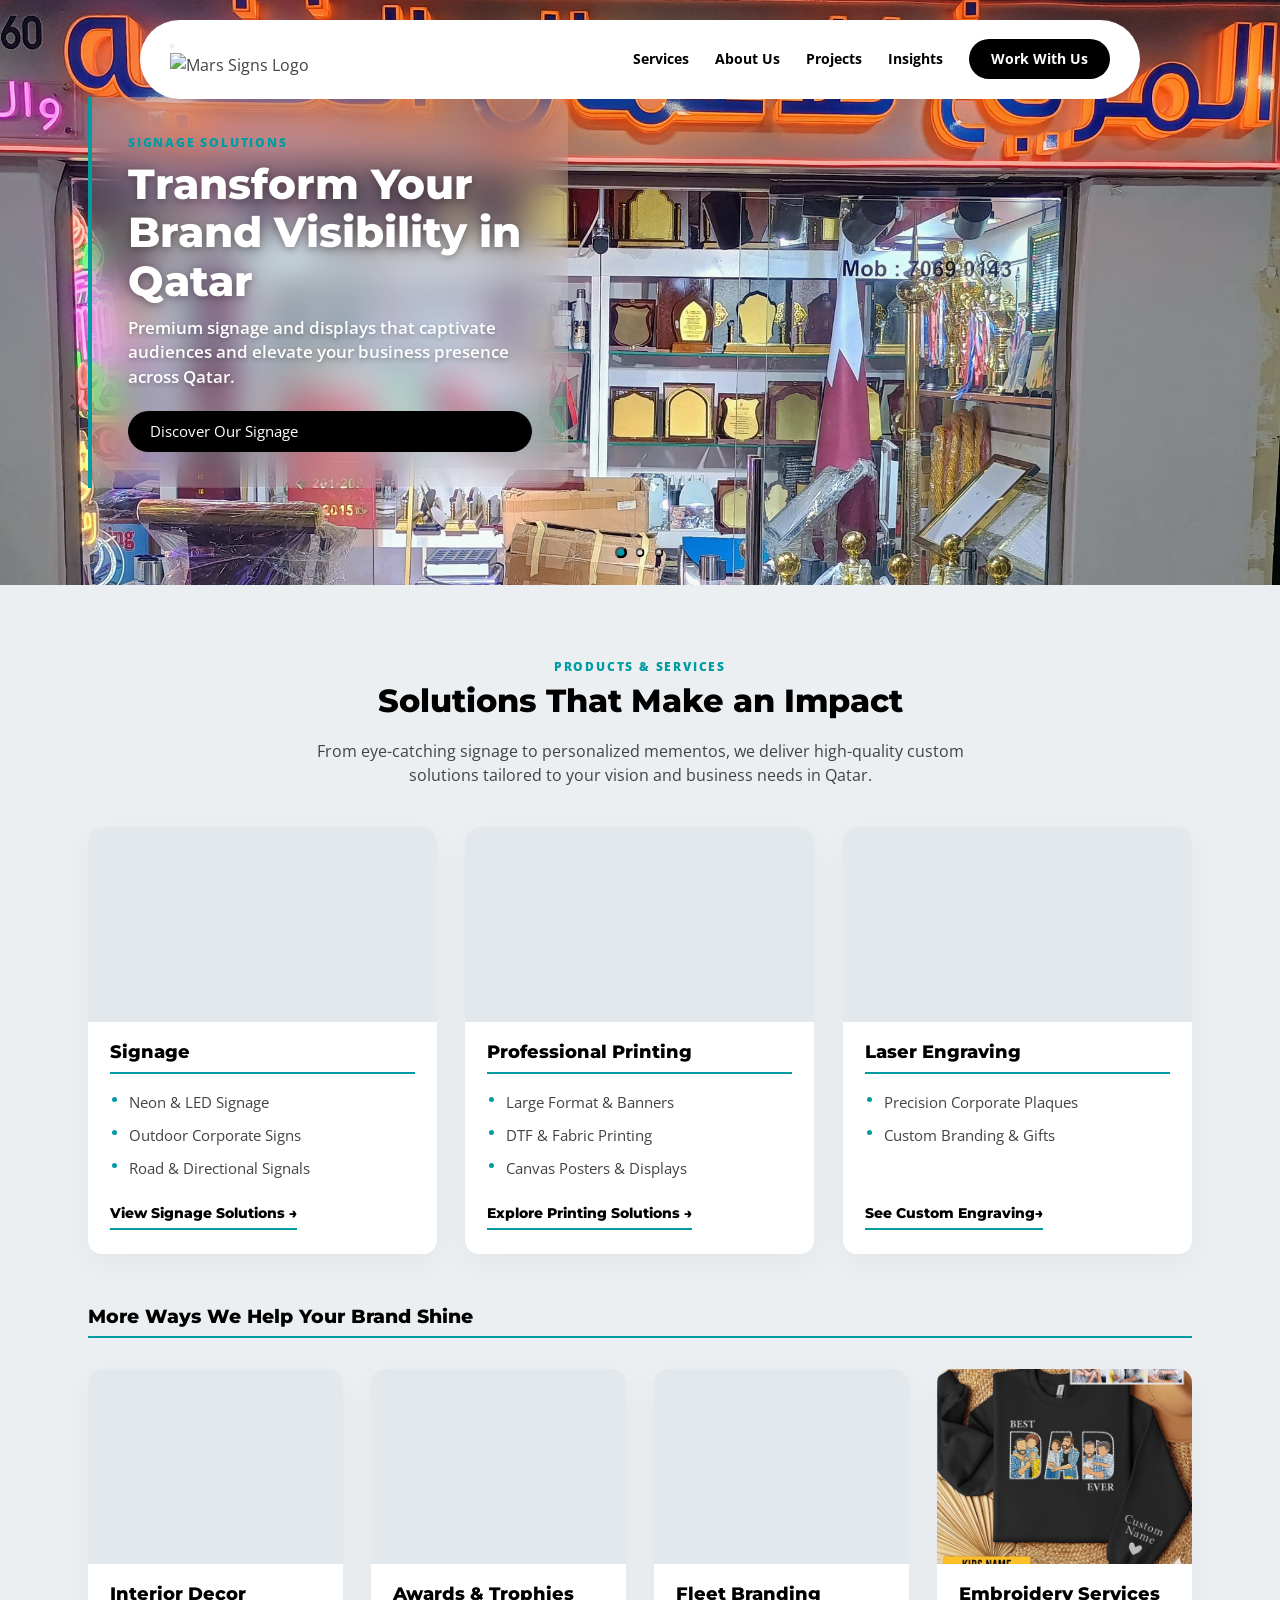
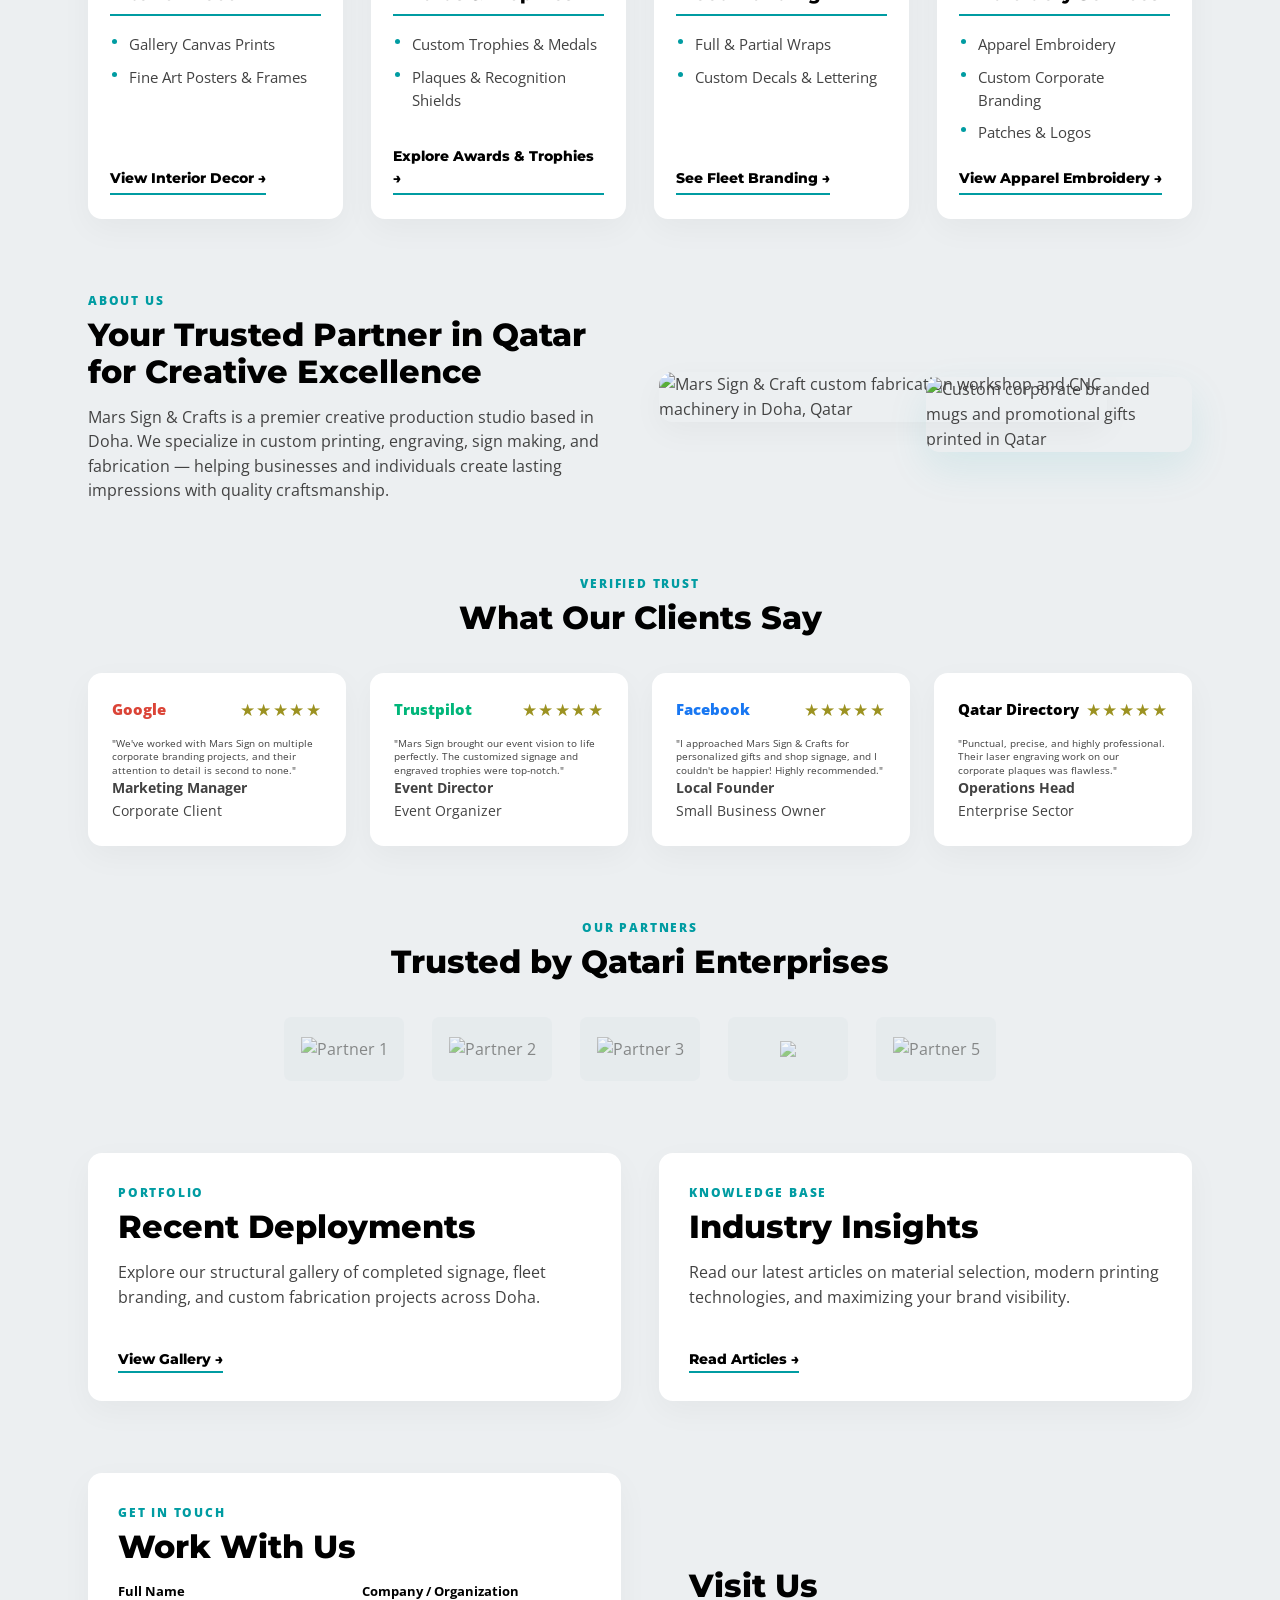
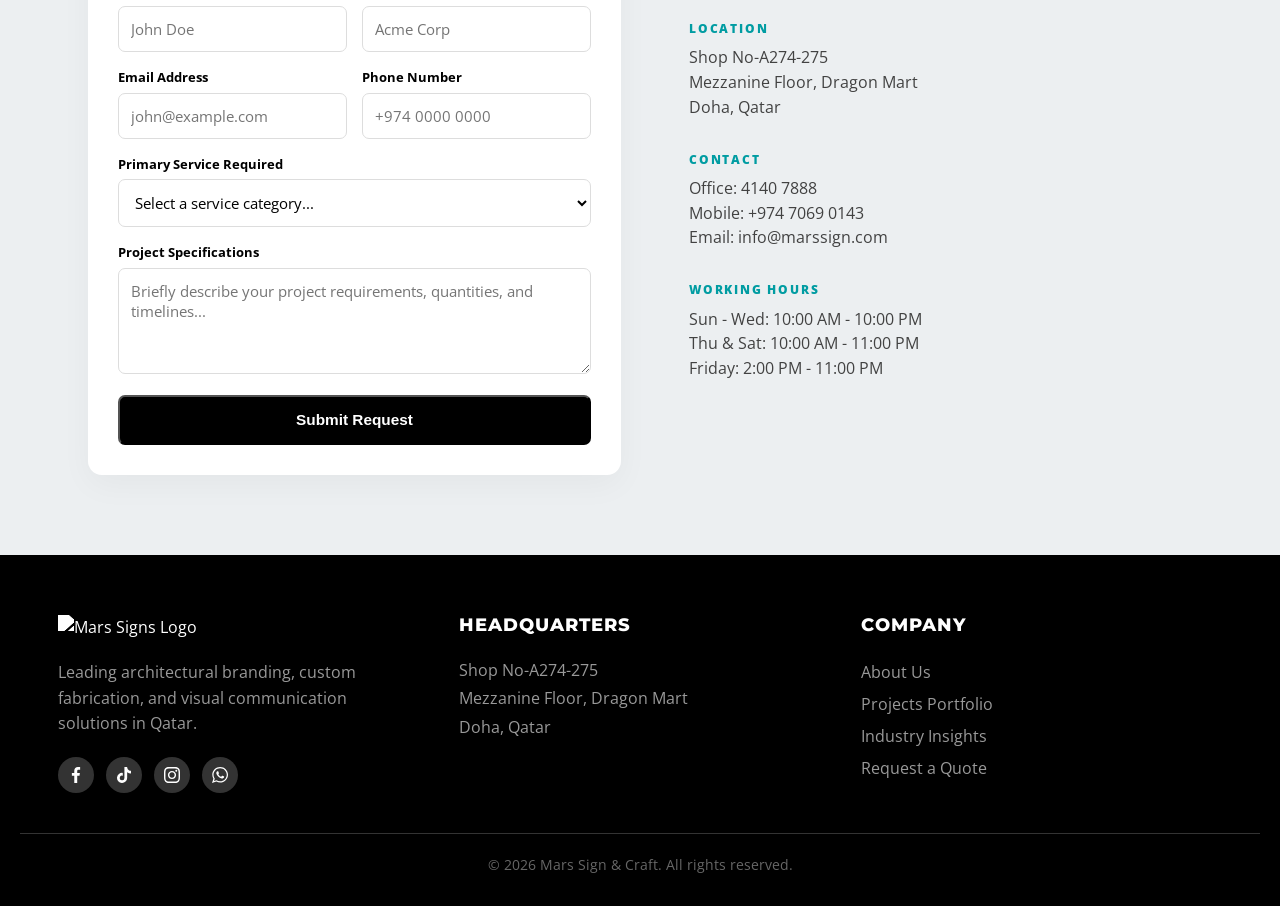
==== commit a347d0c2: "update" ====
--- a/index.html
+++ b/index.html
@@ -15,7 +15,7 @@
     
     <!-- Favicons (Browser Tab Icons) -->
     <!-- Note: We are using your SVG logo as the primary icon -->
-    <link rel="icon" type="image/svg+xml" href="/images/0/20885491/Mars-logo-PpRQrZOCPddFumb2s9tzmg.svg">
+    <link rel="icon" type="image/svg+xml" href="/images/0/20885491/M-figures.png">
     <!-- Fallback icons (ensure you upload a 32x32 and 180x180 PNG to your root folder eventually) -->
     <link rel="icon" type="image/png" sizes="32x32" href="/favicon.png">
     <link rel="apple-touch-icon" href="/apple-touch-icon.png">
@@ -171,7 +171,7 @@
                 <span class="bar"></span>
             </button>
             <a href="/" class="logo" aria-label="Mars Signs Home">
-                <img src="/images/0/20885491/Mars-logo-PpRQrZOCPddFumb2s9tzmg.svg" alt="Mars Signs Logo" width="172" height="47" class="brand-logo">
+                <img src="/images/0/20885491/favico.png" alt="Mars Signs Logo" width="172" height="47" class="brand-logo">
             </a>
         </div>
         <nav class="primary-nav">
@@ -185,8 +185,6 @@
 </header>
 
     <main>
-        <!-- AUTO-PLAYING HERO CAROUSEL - Improved height and messaging -->
-        <!-- AUTO-PLAYING HERO CAROUSEL -->
         <!-- AUTO-PLAYING HERO CAROUSEL -->
         <section class="hero-carousel" id="hero">
             <!-- Slide 1 (Main H1) -->
@@ -254,7 +252,7 @@
                     <div class="card-content">
                         <h3 class="card-title">Signage</h3>
                         <ul>
-                            <li>Neon & LED Signage</li>
+                            <li>Neon & LED Signage    </li>
                             <li>Outdoor Corporate Signs</li>
                             <li>Road & Directional Signals</li>
                         </ul>
@@ -530,7 +528,7 @@
         
         <!-- Brand & Socials -->
         <div style="flex: 1; min-width: 250px;">
-            <img src="/images/0/20885491/Mars-logo-PpRQrZOCPddFumb2s9tzmg.svg" alt="Mars Signs Logo" style="width: 150px; margin-bottom: 20px; filter: brightness(0) invert(1);">
+            <img src="/images/0/20885491/Mars-logo-PpRQrZOCPddFumb2s9tzmg.png" alt="Mars Signs Logo" style="width: 150px; margin-bottom: 20px; filter: brightness(0) invert(1);">
             <p style="color: #999; line-height: 1.6; margin-bottom: 20px;">
                 Leading architectural branding, custom fabrication, and visual communication solutions in Qatar.
             </p>
--- a/style.css
+++ b/style.css
@@ -96,7 +96,6 @@
 }
 
 .brand-logo { 
-    filter: invert(1) brightness(0); 
     height: 38px;
 } 
 
@@ -171,12 +170,12 @@
 
 .slide-image { 
     position: absolute; 
-    top: 0; 
+    top:0; 
     left: 0; 
     width: 100%; 
     height: 100%; 
     background-size: cover; 
-    background-position: center; 
+    background-position: top center; 
     transform: scale(1.04); 
     transition: transform 6s ease-out; 
 }
@@ -184,6 +183,14 @@
 .carousel-slide.active .slide-image { 
     transform: scale(1); 
 }
+
+
+
+
+
+
+
+
 
 .hero-content-wrapper { 
     position: relative; 
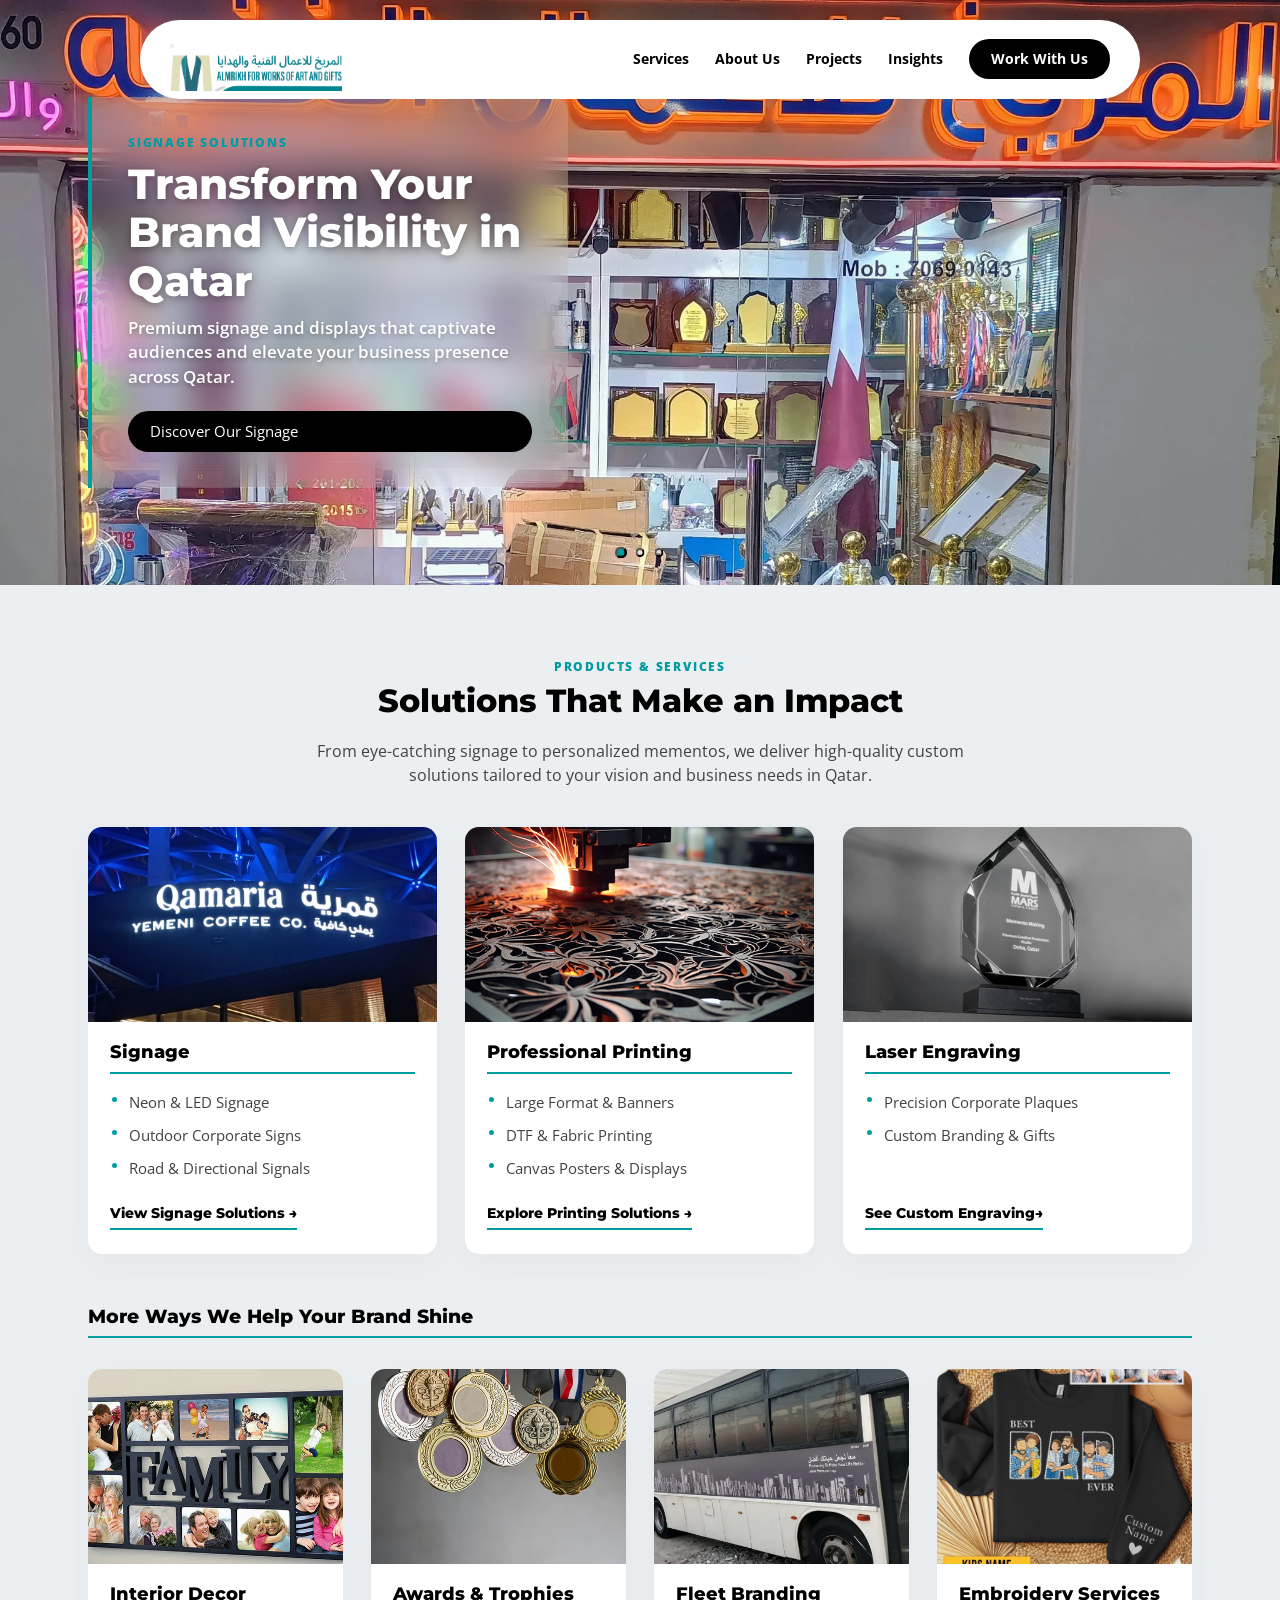
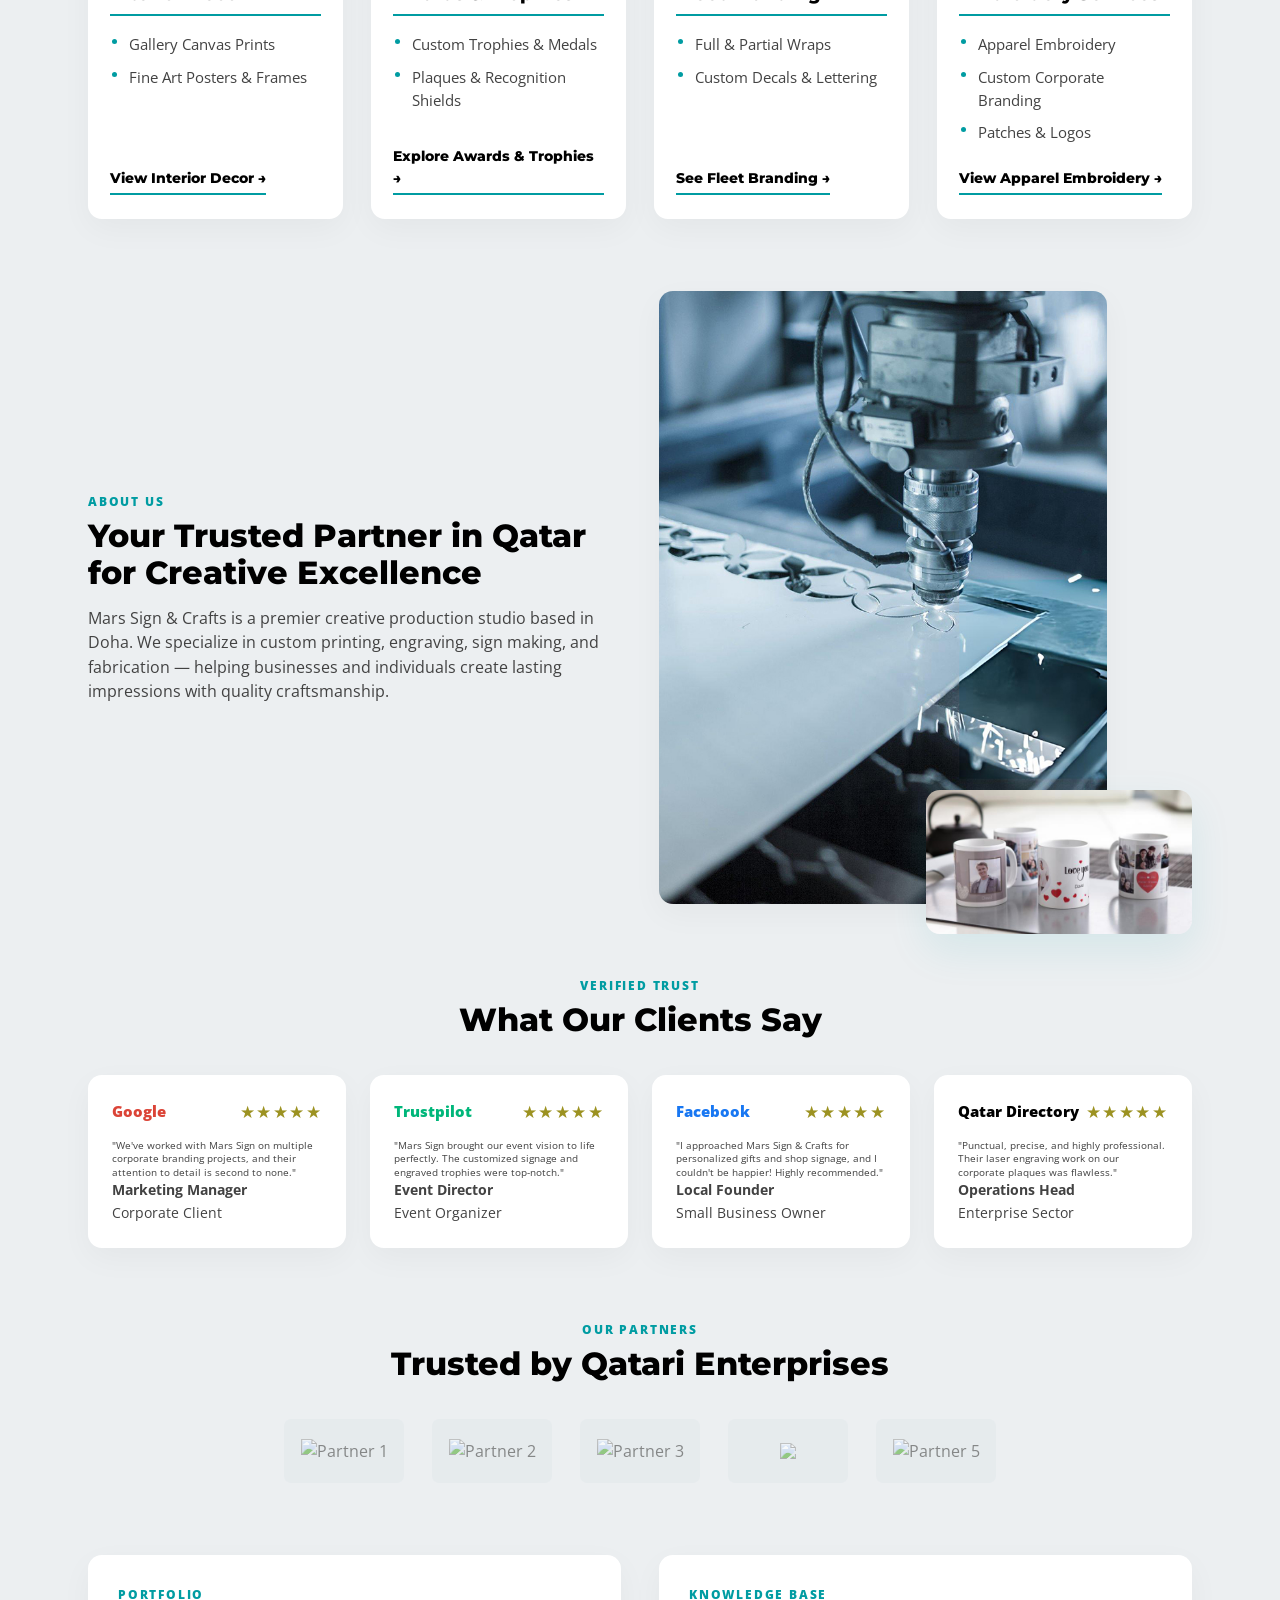
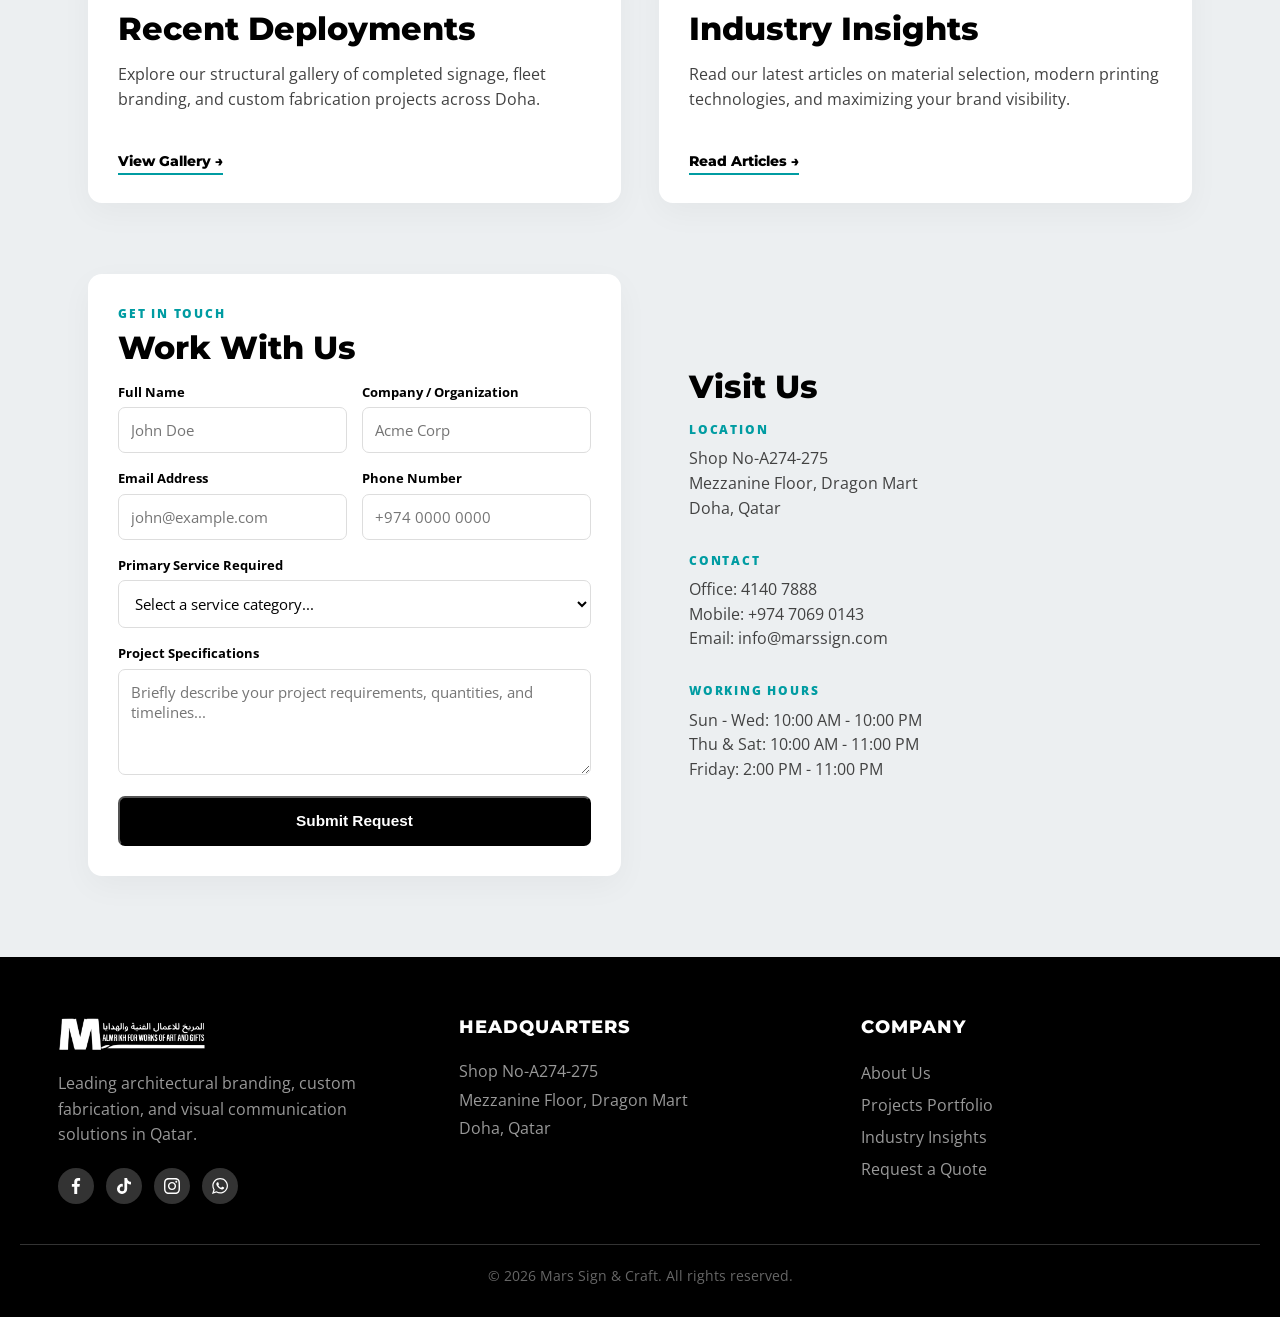
==== commit 4de93bd4: "updates" ====
--- a/index.html
+++ b/index.html
@@ -158,7 +158,7 @@
 </script>
     
     <!-- Aggressive Preloading for Core Web Vitals -->
-<link rel="preload" href="/images/new/marsartsarabicfront1.jpeg" as="image" fetchpriority="high"></head>
+<link rel="preload" href="/images/new/marsartsarabicfront1.webp" as="image" fetchpriority="high"></head>
 <body>
 <!-- Floating Curved Header -->
 <header id="main-header" class="floating-header">
@@ -189,7 +189,7 @@
         <section class="hero-carousel" id="hero">
             <!-- Slide 1 (Main H1) -->
             <div class="carousel-slide active">
-                <div class="slide-image" style="background-image: url('/images/new/marsartsarabicfront1.jpeg');"fetchpriority="high"></div>
+                <div class="slide-image" style="background-image: url('/images/new/marsartsarabicfront1.webp');"fetchpriority="high"></div>
                 <div class="container hero-content-wrapper">
                     <div class="blurred-card hero-text-card">
                         <p class="section-tag">SIGNAGE SOLUTIONS</p>
@@ -202,7 +202,7 @@
             
             <!-- Slide 2 (Changed to H2) -->
             <div class="carousel-slide">
-                <div class="slide-image" style="background-image: url('/images/new/marsartsarabicfront3.jpeg');"decoding="async"></div>
+                <div class="slide-image" style="background-image: url('/images/new/marsartsarabicfront3.webp');"decoding="async"></div>
                 <div class="container hero-content-wrapper">
                     <div class="blurred-card hero-text-card">
                         <p class="section-tag">HONOR CRAFT</p>
@@ -215,7 +215,7 @@
             
             <!-- Slide 3 (Changed to H2) -->
             <div class="carousel-slide">
-                <div class="slide-image" style="background-image: url('/images/new/marsartsinteriorsection.jpeg');"decoding="async"></div>
+                <div class="slide-image" style="background-image: url('/images/new/marsartsinteriorsection.webp');"decoding="async"></div>
                 <div class="container hero-content-wrapper">
                     <div class="blurred-card hero-text-card">
                         <p class="section-tag">CUSTOM FABRICATION</p>
